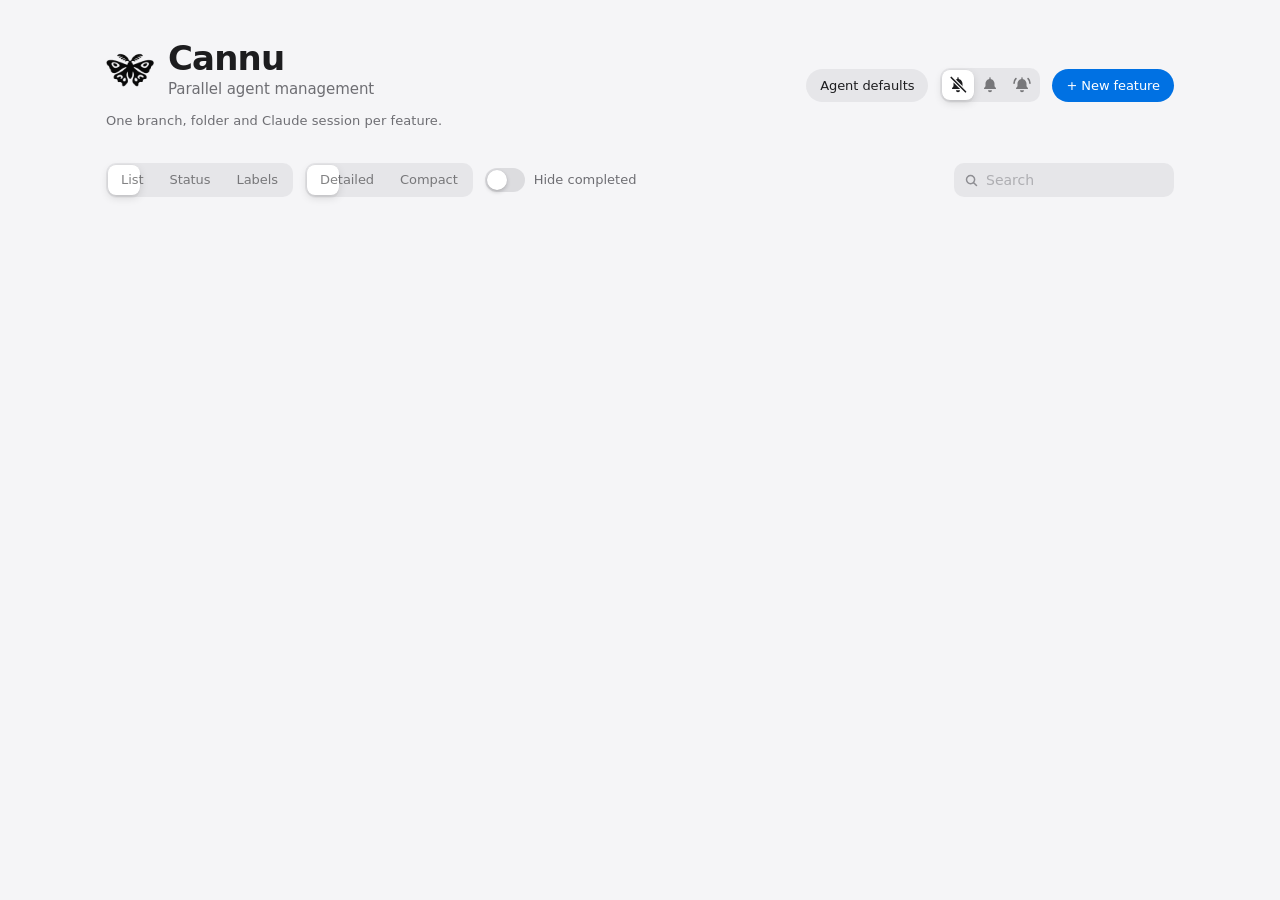
==== archive/apple-redesign/index.html @ e6bd5059 "Cannu works on any repo, several at once, on any OS - One board for every repo: server.js runs a rep" ====
<!doctype html>
<html lang="en">
<head>
<meta charset="utf-8">
<meta name="viewport" content="width=device-width, initial-scale=1">
<title>Cannu (new)</title>
<link rel="icon" type="image/png" href="/logo.png?v=2">
<style>
  /* Cannu, redesigned after Apple's design talks (WWDC18 Designing Fluid Interfaces,
     WWDC20 Details of UI Typography). Same markup hooks as ../index.html. */
  :root {
    color-scheme: light dark;
    --bg:#f5f5f7; --card:#fff; --fg:#1d1d1f; --mute:#6e6e73; --faint:#aeaeb2;
    --line:rgba(60,60,67,.13); --fill:rgba(120,120,128,.12); --fill2:rgba(120,120,128,.07); --fill3:rgba(120,120,128,.2);
    --accent:#0071e3; --on-accent:#fff;
    --work:#007aff; --you:#ff9500; --idle:#28a745; --bad:#e5342b; --merged:#af52de;
    --bar:rgba(245,245,247,.72); --menu:rgba(255,255,255,.78);
    --sh1:0 1px 2px rgba(0,0,0,.05), 0 0 0 .5px rgba(0,0,0,.05);
    --sh2:0 6px 20px rgba(0,0,0,.08), 0 0 0 .5px rgba(0,0,0,.06);
    --sh3:0 40px 100px rgba(0,0,0,.28), 0 10px 30px rgba(0,0,0,.12), 0 0 0 .5px rgba(0,0,0,.08);
    --thumb:#fff; --thumb-sh:0 3px 8px rgba(0,0,0,.12), 0 3px 1px rgba(0,0,0,.04), 0 0 0 .5px rgba(0,0,0,.04);
    --ease:cubic-bezier(.25,1,.5,1);
  }
  @media (prefers-color-scheme: dark) { :root {
    --bg:#000; --card:#1c1c1e; --fg:#f5f5f7; --mute:#98989d; --faint:#636366;
    --line:rgba(84,84,88,.6); --fill:rgba(118,118,128,.24); --fill2:rgba(118,118,128,.12); --fill3:rgba(118,118,128,.36);
    --accent:#0a84ff; --work:#0a84ff; --you:#ff9f0a; --idle:#30d158; --bad:#ff453a; --merged:#bf5af2;
    --bar:rgba(0,0,0,.66); --menu:rgba(44,44,46,.8);
    --sh1:0 0 0 .5px rgba(255,255,255,.08); --sh2:0 0 0 .5px rgba(255,255,255,.14), 0 8px 24px rgba(0,0,0,.5);
    --sh3:0 40px 100px rgba(0,0,0,.7), 0 0 0 .5px rgba(255,255,255,.12);
    --thumb:#636366; --thumb-sh:0 3px 8px rgba(0,0,0,.3);
  } }
  @media (prefers-contrast: more) { :root { --line:rgba(0,0,0,.45); --mute:#3a3a3c; --bar:var(--bg); --menu:var(--card); --fill:rgba(120,120,128,.24); } }
  @media (prefers-contrast: more) and (prefers-color-scheme: dark) { :root { --line:rgba(255,255,255,.5); --mute:#d1d1d6; } }
  @media (prefers-reduced-transparency: reduce) { :root { --bar:var(--bg); --menu:var(--card); } }

  * { box-sizing:border-box; }
  html { -webkit-text-size-adjust:100%; }
  body { margin:0; background:var(--bg); color:var(--fg); font:15px/1.47 system-ui, -apple-system, "Segoe UI Variable Text", "Segoe UI", sans-serif; font-optical-sizing:auto; -webkit-font-smoothing:antialiased; }
  main { padding:0 0 96px; }
  .hero, #notifyMsg, #list { max-width:1100px; margin-left:auto; margin-right:auto; padding-left:16px; padding-right:16px; }
  h1 { font-size:34px; line-height:1.1; letter-spacing:-.025em; font-weight:700; margin:0; }
  h2 { font-size:15px; margin:28px 0 10px; color:var(--mute); font-weight:600; letter-spacing:-.01em; }
  .sub { color:var(--mute); margin:0 0 20px; font-size:13px; letter-spacing:.005em; line-height:1.45; }
  a { color:var(--accent); text-decoration:none; } a:hover { text-decoration:underline; }
  code { font-size:12px; }
  [hidden] { display:none !important; }
  :focus-visible { outline:3px solid color-mix(in srgb, var(--accent) 55%, transparent); outline-offset:2px; }

  /* ---------- hero (the large title scrolls away, the filter bar stays) ---------- */
  .hero { padding-top:40px; margin-bottom:22px; }
  .brand { display:flex; align-items:center; gap:14px; }
  .brand img { width:48px; height:48px; }
  @media (prefers-color-scheme: dark) { .brand img { filter:invert(1); } }
  .brand h1 span { display:block; margin-top:3px; font-size:15px; font-weight:500; letter-spacing:-.005em; color:var(--mute); line-height:1.3; }
  #totals { margin-top:12px !important; }

  /* ---------- controls ---------- */
  button { font:inherit; font-size:13px; font-weight:500; letter-spacing:-.005em; padding:7px 14px; border-radius:980px; border:0; background:var(--fill); color:var(--fg); cursor:pointer;
    transition:background-color .15s, transform .25s var(--ease); -webkit-tap-highlight-color:transparent; }
  button:hover { background:var(--fill3); }
  /* Feedback on the press, not the release, and it's instant. */
  button:active { transform:scale(.96); transition:transform 80ms ease-out, background-color .15s; }
  button.primary { background:var(--accent); color:var(--on-accent); }
  button.primary:hover { background:color-mix(in srgb, var(--accent) 88%, #000); }
  button:disabled { opacity:.35; cursor:default; transform:none; }
  textarea, input[type=text], input[type=search] { font:inherit; font-size:14px; width:100%; padding:9px 12px; border-radius:10px; border:0; background:var(--fill2); color:var(--fg); box-shadow:inset 0 0 0 .5px var(--line); transition:box-shadow .15s, background-color .15s; }
  textarea:focus, input[type=text]:focus, input[type=search]:focus { outline:0; background:var(--card); box-shadow:inset 0 0 0 1px var(--accent), 0 0 0 4px color-mix(in srgb, var(--accent) 18%, transparent); }
  textarea { min-height:70px; resize:vertical; }
  ::placeholder { color:var(--faint); }
  select { font:inherit; font-size:13px; padding:7px 30px 7px 12px; border-radius:10px; border:0; background:var(--fill2); color:var(--fg); box-shadow:inset 0 0 0 .5px var(--line); }
  .hint { color:var(--mute); font-size:12px; letter-spacing:.01em; line-height:1.45; }
  .reset { font-size:12px; color:var(--accent); background:none; border:0; padding:0; font-weight:500; }
  .reset:hover { background:none; text-decoration:underline; }
  details summary { cursor:pointer; color:var(--mute); font-size:13px; }

  svg.i { width:18px; height:18px; fill:currentColor; display:block; }
  svg.i .w { fill:none; stroke:currentColor; stroke-width:2.2; stroke-linecap:round; }
  button.sq { width:32px; height:32px; padding:0; display:inline-grid; place-items:center; border-radius:50%; }
  button.sq.on { background:var(--fg); color:var(--bg); }
  button.bell { width:28px; height:28px; align-self:flex-start; margin-right:-2px; background:none; }
  button.bell:hover { background:var(--fill); }
  button.bell svg.i { width:15px; height:15px; }
  button.bell.off { opacity:.3; cursor:default; } button.bell.off:hover { background:none; } button.bell.off:active { transform:none; }
  button.bell.off.on { opacity:.45; }

  /* Segmented controls: a sunken track and a raised thumb. The thumb is moved by a
     critically damped spring in JS (--sx, --sw), so a second tap mid-slide
     re-targets from where it is instead of jumping. */
  .seg { position:relative; display:inline-flex; padding:2px; background:var(--fill); border-radius:10px; isolation:isolate; }
  .seg .thumb { position:absolute; z-index:-1; top:2px; left:2px; height:calc(100% - 4px); width:var(--sw, 32px); border-radius:8px; background:var(--thumb); box-shadow:var(--thumb-sh); transform:translateX(var(--sx, 0)); will-change:transform; }
  .seg button { position:relative; width:32px; height:30px; padding:0; display:grid; place-items:center; border-radius:8px; background:none; color:var(--fg); opacity:.55; transition:opacity .2s, transform .25s var(--ease); }
  .seg button:hover { background:none; opacity:.85; }
  .seg button:active { transform:scale(.92); }
  .seg button.on { opacity:1; }
  .seg.text button { width:auto; padding:0 13px; font-size:13px; white-space:nowrap; }
  .seg.text button.on { font-weight:600; }

  /* Hide completed: a real switch. Tap-driven, so a short eased transition is enough. */
  .switch { display:inline-flex; align-items:center; gap:9px; font-size:13px; color:var(--mute); cursor:pointer; user-select:none; }
  .switch:hover { color:var(--fg); }
  .switch input { appearance:none; position:relative; flex:none; width:40px; height:24px; margin:0; border-radius:99px; background:var(--fill3); cursor:pointer; transition:background-color .25s var(--ease); }
  .switch input::after { content:""; position:absolute; top:2px; left:2px; width:20px; height:20px; border-radius:50%; background:#fff; box-shadow:0 2px 4px rgba(0,0,0,.2), 0 0 0 .5px rgba(0,0,0,.04); transition:transform .3s var(--ease), width .15s var(--ease); }
  .switch input:active::after { width:24px; }
  .switch input:checked { background:var(--idle); }
  .switch input:checked::after { transform:translateX(16px); }
  .switch input:checked:active::after { transform:translateX(12px); }

  /* ---------- the sticky filter bar: a translucent layer content scrolls under ---------- */
  .bar { position:sticky; top:0; z-index:20; padding:10px 16px; background:transparent; transition:background-color .2s; }
  .bar::after { content:""; position:absolute; left:0; right:0; top:100%; height:18px; pointer-events:none; background:linear-gradient(var(--bar), transparent); opacity:0; transition:opacity .2s; }
  .bar.stuck { background:var(--bar); -webkit-backdrop-filter:blur(20px) saturate(180%); backdrop-filter:blur(20px) saturate(180%); }
  .bar.stuck::after { opacity:1; }
  @media (prefers-reduced-transparency: reduce) { .bar.stuck { backdrop-filter:none; } }
  .filters { display:flex; gap:12px; align-items:center; flex-wrap:wrap; max-width:1068px; margin:0 auto; }
  .chips { display:flex; gap:6px; flex-wrap:wrap; flex:1; }
  #chips { flex:none; }
  .chips button { padding:5px 12px; font-size:13px; }
  .chips button.on { background:color-mix(in srgb, var(--accent) 15%, transparent); color:var(--accent); font-weight:600; }
  .chips .n { opacity:.55; margin-left:5px; font-variant-numeric:tabular-nums; }
  #search { width:220px; padding:7px 12px 7px 32px; border-radius:10px; background:var(--fill) url("data:image/svg+xml,%3Csvg xmlns='http://www.w3.org/2000/svg' viewBox='0 0 24 24' fill='none' stroke='%238e8e93' stroke-width='2.4' stroke-linecap='round'%3E%3Ccircle cx='10.5' cy='10.5' r='6.5'/%3E%3Cpath d='M15.5 15.5L20 20'/%3E%3C/svg%3E") no-repeat 10px center / 15px; box-shadow:none; }
  #search:focus { background-color:var(--card); }

  /* ---------- status pills ---------- */
  .pill { display:inline-flex; align-items:center; gap:6px; font-size:12px; font-weight:600; letter-spacing:.005em; padding:3px 10px 3px 8px; border-radius:99px; background:var(--fill2); white-space:nowrap; }
  .pill .detail { font-weight:400; color:var(--mute); }
  .dot { width:8px; height:8px; border-radius:50%; background:var(--faint); flex:none; }
  .working .dot { background:var(--work); animation:pulse 1.6s ease-in-out infinite; }
  .needs-you .dot, .interrupted .dot, .not-started .dot, .stuck .dot { background:var(--you); }
  .pill.needs-you, .pill.interrupted, .pill.not-started, .pill.stuck, .pill.waiting { background:color-mix(in srgb, var(--you) 14%, transparent); }
  .idle .dot { background:var(--idle); } .merged .dot { background:var(--merged); } .error .dot, .failed .dot { background:var(--bad); }
  .pill.waiting .dot { background:var(--you); }
  .pill.error, .pill.failed { background:color-mix(in srgb, var(--bad) 13%, transparent); }
  .pill.error .dot, .pill.failed .dot { background:var(--bad); }
  .planned .dot { background:var(--work); opacity:.45; } .dropped .dot { background:var(--faint); }
  .colhead .pill { background:none; padding:0; }
  @keyframes pulse { 50% { opacity:.3; transform:scale(.8); } }
  @media (prefers-reduced-motion: reduce) { .working .dot { animation:none; } }

  /* ---------- list view cards ---------- */
  .card { background:var(--card); border-radius:16px; padding:16px 18px; margin-bottom:12px; box-shadow:var(--sh1); }
  .card.past { padding:12px 18px; }
  .dropped { opacity:.72; }
  .row { display:flex; gap:12px; align-items:center; flex-wrap:wrap; }
  .grow { flex:1; min-width:200px; }
  .title { font-weight:600; font-size:16px; letter-spacing:-.012em; line-height:1.3; }
  .meta { color:var(--mute); font-size:12.5px; letter-spacing:.005em; font-variant-numeric:tabular-nums; }
  .row.top { align-items:flex-start; }
  .row.top .title { line-height:28px; }
  .row.top .right { display:flex; gap:10px; align-items:center; height:28px; }
  .activity { font-family:ui-monospace, "SF Mono", "Cascadia Mono", monospace; font-size:12px; color:var(--mute); overflow:hidden; text-overflow:ellipsis; white-space:nowrap; max-width:100%; }
  .reply { margin-top:12px; padding:4px 14px; border-radius:12px; background:var(--fill2); max-height:40em; overflow:auto; font-size:13.5px; cursor:pointer; }
  .reply.full { max-height:none; }
  .plan { margin-top:10px; padding:4px 14px; border-radius:12px; background:var(--fill2); font-size:13.5px; }
  .banner { margin-top:12px; padding:12px 14px; border-radius:12px; background:color-mix(in srgb, var(--you) 12%, var(--card)); font-size:13.5px; }
  .banner button { margin-left:4px; }
  .msg { margin-top:10px; font-size:13px; white-space:pre-wrap; }
  .msg.bad { color:var(--bad); } .msg.good { color:var(--idle); }
  .empty { color:var(--mute); text-align:center; padding:40px; }
  .actions { margin-top:14px; gap:8px; }
  .head { cursor:pointer; user-select:none; }
  .chev { display:inline-block; width:14px; height:14px; margin:0 5px -2px -2px; color:var(--mute); opacity:.5; transition:opacity .2s, transform .35s var(--ease); }
  .chev path { fill:none; stroke:currentColor; stroke-width:2.4; stroke-linecap:round; stroke-linejoin:round; }
  .chev.open { transform:rotate(90deg); }
  .head:hover .chev { opacity:1; }
  .chev.turn { animation:unfold .35s var(--ease); } .chev.turn:not(.open) { animation-name:fold; }
  @keyframes unfold { from { transform:rotate(0); } } @keyframes fold { from { transform:rotate(90deg); } }
  @media (prefers-reduced-motion: reduce) { .chev, .chev.turn { animation:none; transition:opacity .2s; } }

  /* Agent replies */
  .md > :first-child { margin-top:6px; } .md > :last-child { margin-bottom:6px; }
  .md p, .md ul, .md ol, .md pre, .md blockquote { margin:6px 0; }
  .md ul, .md ol { padding-left:20px; } .md li { margin:2px 0; }
  .md h1, .md h2, .md h3, .md h4 { font-size:14px; letter-spacing:-.01em; margin:12px 0 4px; color:inherit; }
  .md code { font-family:ui-monospace, "SF Mono", "Cascadia Mono", monospace; font-size:12px; background:var(--fill); padding:1px 5px; border-radius:5px; }
  .md pre { background:var(--fill2); padding:10px 12px; border-radius:10px; overflow-x:auto; }
  .md pre code { padding:0; background:none; }
  .md blockquote { border-left:3px solid var(--fill3); padding-left:10px; color:var(--mute); }
  .md table { border-collapse:collapse; margin:6px 0; font-size:12.5px; } .md td, .md th { border-bottom:.5px solid var(--line); padding:4px 10px 4px 0; text-align:left; }
  .md hr { border:0; border-top:.5px solid var(--line); }

  /* Errors: a box about 3 lines tall that scrolls for the rest. */
  .err { position:relative; margin-top:10px; border-radius:12px; background:color-mix(in srgb, var(--bad) 9%, var(--card)); box-shadow:inset 0 0 0 .5px color-mix(in srgb, var(--bad) 30%, transparent); cursor:pointer; }
  .err.short { cursor:auto; } .err.full pre { max-height:calc(6 * 1.45em + 16px); }
  .err pre { margin:0; padding:8px 110px 8px 12px; overflow-wrap:anywhere; font-size:12px; line-height:1.45; color:var(--bad); white-space:pre-wrap; word-break:break-word; max-height:calc(3 * 1.45em + 16px); overflow:auto; }
  .err button { position:absolute; top:50%; transform:translateY(-50%); right:14px; font-size:12px; padding:4px 10px; color:var(--bad); background:color-mix(in srgb, var(--bad) 14%, transparent); display:inline-flex; align-items:center; gap:5px; }
  .err button:hover { background:color-mix(in srgb, var(--bad) 22%, transparent); }
  .err button:active { transform:translateY(-50%) scale(.95); }
  .err.full button { top:calc((3 * 1.45 * 12px + 16px) / 2); }
  .err button span { min-width:6ch; text-align:left; }
  .err button svg { width:14px; height:7px; fill:none; stroke:currentColor; stroke-width:2.2; stroke-linecap:round; }

  /* Preview and its stop button: one capsule. */
  .split { display:inline-flex; border-radius:980px; background:var(--fill); overflow:hidden; }
  .split button { border-radius:0; background:none; }
  .split button:hover { background:var(--fill); }
  .split button + button { box-shadow:inset .5px 0 0 var(--fill3); padding:7px 11px; }

  /* ---------- chat (iMessage-like) ---------- */
  .chat { margin-top:12px; border-radius:14px; background:var(--fill2); }
  .thread { max-height:440px; overflow:auto; padding:12px 14px; display:flex; flex-direction:column; gap:8px; overscroll-behavior:contain; }
  .bubble { max-width:82%; padding:7px 13px; border-radius:18px; font-size:14px; line-height:1.4; background:var(--card); box-shadow:var(--sh1); }
  .bubble.me { align-self:flex-end; background:var(--accent); color:#fff; box-shadow:none; }
  .bubble.me a { color:#fff; text-decoration:underline; }
  .bubble.me code, .bubble.me pre { background:rgba(255,255,255,.18); }
  .bubble.dashboard { align-self:flex-end; background:none; box-shadow:inset 0 0 0 1px var(--fill3); color:var(--mute); }
  .bubble .who { font-size:11px; opacity:.6; margin-top:3px; letter-spacing:.01em; }
  .compose { position:relative; margin:4px 10px 0; transition:padding-bottom .3s var(--ease) .08s; }
  .compose textarea { display:block; min-height:0; resize:none; line-height:20px; padding:7px 14px; border-radius:18px; width:calc(100% - 72px); max-height:262px; overflow-y:auto; background:var(--card);
    transition:width .3s var(--ease), height .18s ease, box-shadow .15s; }
  .compose .send { position:absolute; right:0; bottom:0; width:62px; height:36px; padding:0; }
  .compose.multi { padding-bottom:44px; transition-delay:0s; }
  .compose.multi textarea { width:100%; transition-delay:.08s, 0s, 0s; }
  .chat .hint { padding:7px 12px 12px; }
  @media (prefers-reduced-motion: reduce) { .compose, .compose textarea { transition:none; } }

  /* @ mentions: a floating material menu under the box you're typing in. */
  #mention { position:absolute; z-index:30; background:var(--menu); -webkit-backdrop-filter:blur(24px) saturate(180%); backdrop-filter:blur(24px) saturate(180%); border-radius:12px; box-shadow:var(--sh2); padding:5px; min-width:260px; max-width:420px; }
  #mention div { padding:6px 10px; border-radius:7px; cursor:pointer; font-size:13.5px; font-weight:500; }
  #mention div.on { background:var(--accent); color:#fff; }
  #mention small { opacity:.65; margin-left:6px; font-weight:400; }

  /* Labels: tinted with their own colour, never filled, so they don't read as a status. */
  .tag { display:inline-flex; align-items:center; gap:5px; font-size:11.5px; font-weight:600; padding:2px 8px; border-radius:6px; color:var(--fg); background:color-mix(in srgb, var(--h) 16%, transparent); white-space:nowrap; letter-spacing:.005em; }
  .tag::before { content:""; width:6px; height:6px; border-radius:50%; background:var(--h); }
  .title .tag { margin-left:8px; vertical-align:2px; }
  button.tag { font-size:12px; padding:4px 10px; border-radius:8px; }
  button.tag:hover { background:color-mix(in srgb, var(--h) 26%, transparent); }
  button.tag.off { background:none; box-shadow:inset 0 0 0 1px var(--fill3); color:var(--mute); }
  button.tag.off:hover { background:var(--fill2); }
  .labels { display:flex; gap:6px; flex-wrap:wrap; align-items:center; margin-top:12px; }
  .newlabel { display:inline-flex; align-items:center; width:28px; height:26px; overflow:hidden; box-shadow:inset 0 0 0 1px var(--fill3); border-radius:8px; cursor:pointer; color:var(--mute); transition:width .35s var(--ease), box-shadow .2s; }
  .newlabel:hover, .newlabel:focus-within { box-shadow:inset 0 0 0 1px var(--mute); }
  .newlabel .plus { flex:none; width:26px; height:100%; display:grid; place-items:center; }
  .newlabel .plus svg { width:10px; height:10px; fill:none; stroke:currentColor; stroke-width:2; stroke-linecap:round; }
  .newlabel input { flex:none; width:130px; padding:0 8px 0 0; border:0; background:none; box-shadow:none; font-size:12px; color:var(--fg); outline:none; }
  .newlabel input:focus { background:none; box-shadow:none; }
  .newlabel.open { width:162px; cursor:text; color:var(--fg); }
  @media (prefers-reduced-motion: reduce) { .newlabel { transition:none; } }

  /* ---------- board ---------- */
  #board { padding:4px 16px 0; }
  .board { display:grid; grid-auto-flow:column; grid-auto-columns:minmax(250px, 1fr); gap:14px; overflow-x:auto; align-items:start; padding:2px 16px 12px; margin:0 -16px; scroll-snap-type:x proximity; scroll-padding:0 16px; overscroll-behavior-x:contain; }
  .col { background:var(--fill2); border-radius:20px; padding:10px; min-height:110px; scroll-snap-align:start; transition:background-color .2s, box-shadow .2s; }
  .col.drop { background:color-mix(in srgb, var(--accent) 10%, transparent); box-shadow:inset 0 0 0 2px color-mix(in srgb, var(--accent) 45%, transparent); }
  .col.newcol { background:none; box-shadow:inset 0 0 0 1.5px var(--fill3); }
  .col.newcol .colhead { color:var(--mute); font-weight:500; }
  .col.newcol.drop { box-shadow:inset 0 0 0 2px var(--accent); }
  .col .namecol { margin-bottom:6px; }
  .col .namego { width:100%; margin-bottom:6px; }
  .colhead { display:flex; align-items:center; gap:8px; padding:4px 6px 10px; font-weight:600; font-size:14px; letter-spacing:-.01em; }
  .colhead .n { color:var(--mute); font-weight:500; font-variant-numeric:tabular-nums; }
  .col .none { color:var(--faint); font-size:13px; padding:6px 6px 10px; }
  .tile { background:var(--card); border-radius:14px; padding:11px 13px; margin-bottom:8px; cursor:pointer; box-shadow:var(--sh1);
    transition:box-shadow .25s var(--ease), transform .35s var(--ease); -webkit-tap-highlight-color:transparent; }
  .tile:hover { box-shadow:var(--sh2); }
  .tile:active { transform:scale(.975); transition:transform 90ms ease-out, box-shadow .25s; }
  .tile.lift { transform:scale(.975); }
  .tile .t { font-weight:600; font-size:14px; line-height:1.3; letter-spacing:-.01em; }
  .tile .activity { margin-top:6px; font-size:11.5px; }
  .tile .msg { margin-top:9px; padding-top:8px; border-top:.5px solid var(--line); font-size:12.5px; white-space:normal; display:-webkit-box; -webkit-line-clamp:2; -webkit-box-orient:vertical; overflow:hidden; }
  .tile .snip { margin-top:6px; font-size:12.5px; line-height:1.4; color:var(--mute); display:-webkit-box; -webkit-line-clamp:2; -webkit-box-orient:vertical; overflow:hidden; }
  .tile .foot { display:flex; gap:6px; align-items:center; margin-top:9px; flex-wrap:wrap; }
  .tile .when { margin-left:auto; font-size:11.5px; color:var(--mute); white-space:nowrap; font-variant-numeric:tabular-nums; }
  .compact .tile { padding:8px 11px; margin-bottom:5px; display:flex; gap:9px; align-items:center; border-radius:11px; }
  .compact .tile .t { flex:1; min-width:0; font-weight:500; font-size:13.5px; overflow:hidden; text-overflow:ellipsis; white-space:nowrap; }
  .compact .tile .foot { margin:0; }
  .compact .tile .pill { background:none; }

  /* ---------- popups: sheets you can drag down to dismiss ---------- */
  html.locked { overflow:hidden; }
  dialog.modal { border:0; padding:0; background:none; color:var(--fg); max-width:min(680px, calc(100vw - 32px)); width:100%; overflow:visible; }
  /* --p is the sheet's progress (0 to 1), set every frame by the spring in JS.
     Dim and blur arrive together with it, so the page recedes as the panel materialises. */
  dialog.modal::backdrop { background:rgba(0,0,0,calc(.3 * var(--p, 0))); -webkit-backdrop-filter:blur(calc(10px * var(--p, 0))); backdrop-filter:blur(calc(10px * var(--p, 0))); }
  dialog.modal.under::backdrop { background:transparent; backdrop-filter:none; }
  @media (prefers-reduced-transparency: reduce) { dialog.modal::backdrop { backdrop-filter:none; background:rgba(0,0,0,calc(.5 * var(--p, 0))); } }
  .panel { position:relative; background:var(--card); border-radius:22px; box-shadow:var(--sh3); max-height:calc(100vh - 64px); display:flex; flex-direction:column; opacity:0; will-change:transform, opacity; }
  .grab { flex:none; height:22px; display:grid; place-items:center; cursor:grab; touch-action:none; }
  .grab::before { content:""; width:38px; height:5px; border-radius:3px; background:var(--fill3); transition:background-color .15s, width .25s var(--ease); }
  .grab:hover::before { background:var(--faint); }
  .panel.dragging .grab { cursor:grabbing; } .panel.dragging .grab::before { width:46px; background:var(--faint); }
  .panel header { padding:2px 24px 0; touch-action:none; }
  .panel header h2 { margin:0 0 2px; color:var(--fg); font-size:20px; font-weight:700; letter-spacing:-.02em; }
  .panel .body { padding:16px 24px; overflow:auto; display:grid; gap:12px; overscroll-behavior:contain; }
  .panel footer { padding:12px 24px 18px; gap:8px; box-shadow:inset 0 .5px 0 var(--line); }
  .field { display:grid; gap:6px; } .field > label { font-weight:600; font-size:13px; letter-spacing:-.005em; }
  .field .row { gap:8px; }
  .fixed { font-size:12.5px; color:var(--mute); } .fixed li { margin:3px 0; }
  .panel textarea.tall { min-height:110px; }
  #askDlg { max-width:min(420px, calc(100vw - 32px)); }
  #askDlg .body { font-size:14px; }
  dialog.modal.popdlg { max-width:min(780px, calc(100vw - 32px)); }
  .pop .body { padding-top:4px; }
  .pop .card { background:none; padding:0; margin:0; box-shadow:none; border-radius:0; }
  .pop .head { cursor:default; }
  .pop .title { font-size:20px; font-weight:700; letter-spacing:-.02em; }
  .pop .row.top .title { line-height:28px; }
  .pop .chat { display:flex; flex-direction:column; height:min(58vh, 560px); }
  .pop .thread { flex:1; min-height:0; max-height:none; }
  .pop .compose, .pop .compose.multi { flex:none; padding-bottom:0; }
  .pop .compose textarea, .pop .compose.multi textarea { width:calc(100% - 72px); }
  .pop .compose { margin:4px 10px 0; }
  .pop .chev, .pop [data-act="fb"], .pop .title .tag { display:none; }
  .pop footer .actions { margin:0; }

  @media (max-width: 640px) {
    h1 { font-size:28px; }
    .hero .row { gap:10px; }
    #search { width:100%; }
  }
</style>
</head>
<body>
<main>
  <div class="hero"><div class="row">
    <div class="grow">
      <div class="brand"><img src="/logo.png?v=2" alt=""><h1>Cannu <span>Parallel agent management</span></h1></div>
      <p class="sub" style="margin:0" id="totals">One branch, folder and Claude session per feature.</p>
    </div>
    <button id="defaultsOpen" title="Model, system prompt and everything else every agent is given">Agent defaults</button>
    <div class="seg" id="notify">
      <span class="thumb"></span>
      <button data-mode="silent" title="No notifications"></button>
      <button data-mode="select" title="Notify me about features with their bell on"></button>
      <button data-mode="all" title="Notify me about every feature"></button>
    </div>
    <button class="primary" id="newOpen">+ New feature</button>
  </div>
  </div>
  <div class="msg bad" id="notifyMsg" hidden style="margin-top:-8px; margin-bottom:12px"></div>
  <div id="sentinel"></div>
  <div class="bar" id="bar">

  <div class="filters">
    <div class="seg text" id="viewSeg"><span class="thumb"></span>
      <button data-val="list" title="The full list, with a filter per status">List</button>
      <button data-val="status" title="A board with a column per status. Cards move as their agents change">Status</button>
      <button data-val="label" title="A board with a column per label. Drag a card to another column to relabel it">Labels</button>
    </div>
    <div class="seg text" id="densSeg"><span class="thumb"></span>
      <button data-val="detailed" title="Status, label, what the agent is doing and its last reply on every card">Detailed</button>
      <button data-val="compact" title="One line per feature">Compact</button>
    </div>
    <label class="switch" id="hideWrap" title="Hide merged and dropped features"><input type="checkbox" id="hideDone">Hide completed</label>
    <div class="chips" id="chips"></div>
    <span class="grow" id="gap" style="min-width:0"></span>
    <input type="search" id="search" placeholder="Search">
  </div>
  </div>
  <div id="board"></div>
  <div id="list"></div>
</main>
<div id="mention" hidden></div>

<dialog class="modal" id="newDlg">
  <div class="panel"><div class="grab" aria-hidden="true"></div>
    <header><h2>New feature</h2></header>
    <div class="body">
      <input type="text" id="title" placeholder="Feature name, e.g. Client can hide Training now">
      <textarea id="prompt" class="tall" data-mention placeholder="What you want and why. Saved word for word in the feature's notes. Optional if you're only planning it."></textarea>
      <div class="hint">@ to tag a related feature. The agent reads their notes first.</div>
      <div class="field"><label for="newModel">Model</label><select id="newModel"></select></div>
    </div>
    <footer class="row"><button data-close>Close</button><span class="msg" id="addMsg"></span><span class="grow" style="min-width:0"></span>
      <button id="addPlan" title="Records it on main without a branch or agent. Start it later from its card.">Save as planned</button><button class="primary" id="add">Start agent</button></footer>
  </div>
</dialog>

<dialog class="modal popdlg" id="popDlg" aria-label="Feature">
  <div class="panel pop"><div class="grab" aria-hidden="true"></div>
    <div class="body" id="popTop"></div>
    <footer class="row" id="popFoot"><button data-close>Close</button><div class="grow" id="popActs"></div></footer>
  </div>
</dialog>

<dialog class="modal" id="askDlg">
  <div class="panel"><div class="grab" aria-hidden="true"></div>
    <header><h2 id="askTitle"></h2></header>
    <div class="body" id="askText"></div>
    <footer class="row"><span class="grow" style="min-width:0"></span><button data-close>Cancel</button><button class="primary" id="askOk"></button></footer>
  </div>
</dialog>

<dialog class="modal" id="defaultsDlg">
  <div class="panel"><div class="grab" aria-hidden="true"></div>
    <header><h2>Agent defaults</h2><div class="hint">What every feature agent is given. Saved in <code>tools/cannu/agent-defaults.json</code> and committed on main. Agents that already started get changes from their next run.</div></header>
    <div class="body" id="defaultsBody"></div>
    <footer class="row"><button data-close>Close</button><span class="msg" id="defaultsMsg"></span><span class="grow" style="min-width:0"></span><button class="primary" id="defaultsSave">Save</button></footer>
  </div>
</dialog>
<script>
const $ = (s, el = document) => el.querySelector(s);
const esc = (s) => String(s ?? "").replace(/[&<>"]/g, (c) => ({ "&":"&amp;", "<":"&lt;", ">":"&gt;", '"':"&quot;" }[c]));

// ---------- motion ----------
// Springs in Apple's terms: response (seconds, how fast it gets there) and
// damping (1 = no overshoot, below 1 = bounce). A spring always starts from
// where the thing is on screen and keeps its velocity when re-targeted, so any
// motion can be grabbed or reversed mid-flight without a jump.
const reduceMotion = matchMedia("(prefers-reduced-motion: reduce)");
const springing = new Set(); let lastT = 0, looping = false;
function springTick(t) {
  const dt = lastT ? Math.min(0.064, (t - lastT) / 1000) : 1 / 60; lastT = t;
  for (const s of springing) {
    const k = (2 * Math.PI / s.response) ** 2, c = (4 * Math.PI * s.damping) / s.response;
    let n = Math.max(1, Math.ceil(dt * 240)); const h = dt / n;
    while (n--) { s.velocity += (-k * (s.value - s.target) - c * s.velocity) * h; s.value += s.velocity * h; }
    if (Math.abs(s.velocity) < s.eps * 10 && Math.abs(s.value - s.target) < s.eps) { s.value = s.target; s.velocity = 0; springing.delete(s); s.update(s.value); s.rest?.(); }
    else s.update(s.value);
  }
  if (springing.size) requestAnimationFrame(springTick); else { looping = false; lastT = 0; }
}
function spring(value, update, eps = 0.1) {
  const s = { value, velocity: 0, target: value, response: 0.4, damping: 1, eps, update, rest: null,
    // o: { response, damping, velocity (units/s, carried over if left out), rest }
    to(target, o = {}) {
      Object.assign(s, { response: 0.4, damping: 1, rest: null }, o); s.target = target;
      if (s.value === target && !s.velocity) { springing.delete(s); s.update(s.value); s.rest?.(); return s; }
      springing.add(s); if (!looping) { looping = true; requestAnimationFrame(springTick); }
      return s;
    },
    jump(v) { s.value = s.target = v; s.velocity = 0; springing.delete(s); s.update(v); return s; },
    stop() { springing.delete(s); return s; },
  };
  return s;
}
// Where a flick would come to rest, like scroll deceleration (Apple's projection).
const project = (v, rate = 0.998) => ((v / 1000) * rate) / (1 - rate);
// Past an edge it follows less and less, instead of stopping dead.
const rubber = (over, dim, c = 0.55) => (over * dim * c) / (dim + c * Math.abs(over));

// Segmented control thumbs: x and width are two springs, critically damped.
function moveThumb(el, btn) {
  if (!btn || !btn.offsetWidth) return;
  const t = el.querySelector(".thumb");
  el._x ??= spring(0, (v) => t.style.setProperty("--sx", v + "px"));
  el._w ??= spring(0, (v) => t.style.setProperty("--sw", v + "px"));
  const x = btn.offsetLeft - 2, w = btn.offsetWidth;
  if (!el._w.value || reduceMotion.matches) { el._x.jump(x); el._w.jump(w); return; } // first sight: no slide in from nothing
  if (el._x.target !== x) el._x.to(x, { response: 0.35 });
  if (el._w.target !== w) el._w.to(w, { response: 0.35 });
}

// The pressed control, so a popup can grow out of what opened it.
let lastPress = null;
document.addEventListener("pointerdown", (e) => { lastPress = e.target.closest?.("button, .tile") || null; }, true);

// Small markdown renderer for agent replies: headings, lists, code, quotes,
// tables, bold, italics, links. Everything is escaped first.
function md(src) {
  const inline = (t) => esc(t)
    .replace(/`([^`]+)`/g, (_, c) => `<code>${c}</code>`)
    .replace(/\*\*([^*]+)\*\*/g, "<strong>$1</strong>")
    .replace(/(^|[^*\w])\*([^*\n]+)\*(?!\w)/g, "$1<em>$2</em>")
    .replace(/\[([^\]]+)\]\((https?:\/\/[^)\s]+)\)/g, '<a href="$2" target="_blank">$1</a>');
  const lines = String(src ?? "").replace(/\r\n/g, "\n").split("\n");
  const out = [];
  for (let i = 0; i < lines.length; ) {
    const l = lines[i];
    if (/^```/.test(l)) {
      const code = []; i++;
      while (i < lines.length && !/^```/.test(lines[i])) code.push(lines[i++]);
      i++; out.push(`<pre><code>${esc(code.join("\n"))}</code></pre>`); continue;
    }
    if (/^#{1,6}\s/.test(l)) { const n = Math.min(4, l.match(/^#+/)[0].length); out.push(`<h${n}>${inline(l.replace(/^#+\s*/, ""))}</h${n}>`); i++; continue; }
    if (/^\s*(---|\*\*\*)\s*$/.test(l)) { out.push("<hr>"); i++; continue; }
    if (/^\s*\|.*\|\s*$/.test(l) && /^\s*\|[\s:|-]+\|\s*$/.test(lines[i + 1] || "")) {
      const cells = (r) => r.trim().replace(/^\||\|$/g, "").split("|").map((c) => c.trim());
      const head = cells(l); i += 2; const rows = [];
      while (i < lines.length && /^\s*\|.*\|\s*$/.test(lines[i])) rows.push(cells(lines[i++]));
      out.push(`<table><tr>${head.map((c) => `<th>${inline(c)}</th>`).join("")}</tr>${rows.map((r) => `<tr>${r.map((c) => `<td>${inline(c)}</td>`).join("")}</tr>`).join("")}</table>`); continue;
    }
    if (/^\s*([-*+]|\d+[.)])\s+/.test(l)) {
      const ordered = /^\s*\d/.test(l); const items = [];
      while (i < lines.length && (/^\s*([-*+]|\d+[.)])\s+/.test(lines[i]) || (/^\s{2,}\S/.test(lines[i]) && items.length))) {
        if (/^\s*([-*+]|\d+[.)])\s+/.test(lines[i])) items.push(lines[i].replace(/^\s*([-*+]|\d+[.)])\s+/, ""));
        else items[items.length - 1] += " " + lines[i].trim();
        i++;
      }
      out.push(`<${ordered ? "ol" : "ul"}>${items.map((t) => `<li>${inline(t)}</li>`).join("")}</${ordered ? "ol" : "ul"}>`); continue;
    }
    if (/^>\s?/.test(l)) { const q = []; while (i < lines.length && /^>\s?/.test(lines[i])) q.push(lines[i++].replace(/^>\s?/, "")); out.push(`<blockquote>${inline(q.join(" "))}</blockquote>`); continue; }
    if (!l.trim()) { i++; continue; }
    const p = []; while (i < lines.length && lines[i].trim() && !/^(```|#{1,6}\s|>|\s*([-*+]|\d+[.)])\s+|\s*\|)/.test(lines[i])) p.push(lines[i++]);
    if (!p.length) p.push(lines[i++]);
    out.push(`<p>${p.map(inline).join("<br>")}</p>`);
  }
  return out.join("");
}
// Filled bell: stem, body, clapper. Waves for "all", a slash for "silent".
const bell = '<rect x="11.1" y="1.5" width="1.8" height="3.5" rx=".9"/><path d="M12 4c-3.6 0-6 2.9-6 6.4v3.4l-1.8 2.3c-.5.7-.1 1.4.7 1.4h14.2c.8 0 1.2-.7.7-1.4L18 13.8v-3.4C18 6.9 15.6 4 12 4z"/><path d="M9.3 19h5.4a2.7 2.7 0 0 1-5.4 0z"/>';
const svg = (p) => `<svg class="i" viewBox="0 0 24 24">${p}</svg>`;
const ICON = {
  off: svg(`<mask id="cut"><rect width="24" height="24" fill="#fff"/><path d="M3 2l19 19" stroke="#000" stroke-width="5"/></mask><g mask="url(#cut)">${bell}</g><path class="w" d="M3 2l19 19"/>`),
  some: svg(bell),
  all: svg(`${bell}<path class="w" d="M3.9 3.4A8.5 8.5 0 0 0 1.4 9.6"/><path class="w" d="M20.1 3.4A8.5 8.5 0 0 1 22.6 9.6"/>`),
  bell: svg(bell),
};
const dur = (ms) => { const m = Math.round(ms / 60000); return m < 1 ? "<1m" : m < 60 ? m + "m" : Math.floor(m / 60) + "h " + String(m % 60).padStart(2, "0") + "m"; };
const spent = (u) => (u && (u.ms || u.cost) ? `${dur(u.ms)} agent time · ≈$${u.cost.toFixed(2)}` : "");

// Per-browser settings: notification mode and which features have their bell on.
const store = { get(k, d) { try { return JSON.parse(localStorage.getItem(k)) ?? d; } catch { return d; } }, set(k, v) { try { localStorage.setItem(k, JSON.stringify(v)); } catch {} } };
let mode = store.get("notifyMode", "silent");
const bells = new Set(store.get("notifyBells", []));
const collapsed = new Set(store.get("collapsed", []));
let turned = null; // the card just folded or unfolded, so only its arrow animates
const ago = (iso) => { if (!iso) return ""; const s = (Date.now() - new Date(iso)) / 1000; return s < 60 ? "just now" : s < 3600 ? Math.round(s/60) + "m ago" : s < 86400 ? Math.round(s/3600) + "h ago" : Math.round(s/86400) + "d ago"; };
const day = (iso) => (iso ? iso.slice(0, 10) : "");
const api = async (url, body) => { const r = await fetch(url, body === undefined ? {} : { method: "POST", headers: { "content-type": "application/json" }, body: JSON.stringify(body) }); return r.json(); };

// UI state kept across re-renders: open boxes, drafts, messages.
const ui = {};
const u = (slug) => (ui[slug] ??= { fb: false, draft: "", msg: "", cls: "", full: false, notes: false, reopen: false, rtitle: "", rprompt: "", edit: false, etitle: null, eprompt: null });
// Every feature has one status, and there's one filter per status, in order
// of how much it needs looking at: waiting on you first, dropped last.
const KINDS = ["waiting", "working", "planned", "merged", "dropped"]; // by urgency: sorts the cards
const CHIPS = ["planned", "working", "waiting", "merged", "dropped"]; // by timeline: orders the filter chips
const KIND_TIPS = { all: "Every feature", waiting: "An agent has stopped and it's your turn: it finished, needs you, or was cut off", working: "An agent is working on it", planned: "No branch or agent yet", merged: "In main, finished", dropped: "Kept on record, not doing it" };
const cap = (s) => s[0].toUpperCase() + s.slice(1);
let filter = store.get("filter", "all");
if (filter !== "all" && !KINDS.includes(filter)) filter = "all";
let all = [];

// One line of feedback under a card. Errors get a short scrolling box with a Copy button.
function msgBlock(s) {
  if (!s.msg) return "";
  if (s.cls !== "bad") return `<div class="msg ${s.cls}">${esc(s.msg)}</div>`;
  return errBlock(s, "msg", s.msg);
}
// Click the box to make it up to 2x taller, fitting the error (it still scrolls past that); click again to shrink it.
function errBlock(s, key, text) {
  return `<div class="err ${s.errFull?.[key] ? "full" : ""}" data-act="errexpand" data-key="${key}" title="Click to show more"><pre>${esc(text)}</pre><button data-act="copy" title="Copy the error"><svg viewBox="0 0 24 12" aria-hidden="true"><path d="M8 1H6a5 5 0 0 0 0 10h2M16 1h2a5 5 0 0 1 0 10h-2M8 6h8"/></svg><span>Copy</span></button></div>`;
}

// [status, detail]. The detail (needs you, background…) shows after it.
function kind(f) {
  if (!f.worktree) return f.status === "building" ? ["waiting", ""] : [f.status, ""];
  const [cls, label] = status(f);
  if (cls === "merged") return ["merged", ""];
  if (cls === "working") return ["working", f.settingUp ? label : f.live?.background ? "background" : ""];
  return ["waiting", { closed: "", idle: "terminal open" }[cls] ?? label];
}

// The agent's state in detail, for banners and the waiting/working split.
function status(f) {
  if (!f.worktree) return [f.status, f.status];
  if (f.setup && f.setup !== "ready") {
    if (f.setup.startsWith("failed")) return ["failed", "setup failed"];
    return f.settingUp ? ["working", "setting up: " + f.setup] : ["interrupted", "setup stopped at: " + f.setup];
  }
  const s = f.live?.state;
  // Once merged, that's the news, unless the agent is busy or needs you again.
  if (f.merged && !["working", "needs-you", "interrupted", "error", "stuck"].includes(s)) return ["merged", "merged"];
  return [s, { working: f.live.background ? "working (background)" : "working", stuck: "stuck", "needs-you": "needs you", idle: "idle, open", closed: "idle", error: "error", interrupted: "interrupted", "not-started": "never started" }[s] || "no session"];
}

const MENTION_HINT = `<div class="hint">@ to tag a related feature. The agent reads their notes first.</div>`;
const port = (slug) => all.find((x) => x.slug === slug).port;
// Time, status, then the bell, in that order on every card.
const head = (f, cls, label, when) => { const [k, detail] = kind(f); return `<span class="meta">${when}</span>
      <span class="pill ${k} ${cls}"><span class="dot"></span>${k}${detail ? `<span class="detail">· ${esc(detail)}</span>` : ""}</span>`; };
// The bell sits before the name: it's a setting on the feature, not an
// action like the buttons at the bottom. It's on every card and always says
// whether you'll hear about this feature: struck through (no) or ringing
// (yes), never a plain bell. Muted and "all" decide it for every card, so the
// bells are greyed out and can't be clicked. In "select" each one is off
// until clicked, and greyed out while the feature has no agent to hear from.
function bellBtn(f) {
  const on = mode === "all" || (mode === "select" && bells.has(f.slug));
  const can = mode === "select" && !!f.worktree;
  const noAgent = { planned: "No agent yet. You can turn this on once it's started.", merged: "Its agent has finished and its folder is removed, so there's nothing to notify you about.", dropped: "Dropped, so there's nothing to notify you about." }[f.status] || "No agent running for it right now.";
  const title = mode === "silent" ? "Notifications are muted. Change it with the bells at the top."
    : mode === "all" ? "Notifying you about every feature. Pick the middle option at the top to choose which."
    : !f.worktree ? noAgent : on ? "Notifying you about this feature. Click to stop." : "Not notifying you about this feature. Click to turn it on.";
  return `<button class="sq bell ${on ? "on" : ""} ${can ? "" : "off"}" data-act="bell" ${can ? "" : 'aria-disabled="true"'} title="${title}">${on ? ICON.all : ICON.off}</button>`;
}
// Every card ends with the same row: everyday buttons on the left, the one
// that moves the feature on (in black) on the right.
const actions = (left, right) => `<div class="row actions">${left}<span class="grow" style="min-width:0"></span>${right}</div>`;

function chatBox(f, s, cls) {
  return `<div class="chat">
      <div class="thread" data-chat></div>
      <div class="compose ${s.multi ? "multi" : ""}">
        <textarea data-field="draft" data-mention rows="1" placeholder="Message the agent. Ctrl+Enter sends.">${esc(s.draft)}</textarea>
        <button class="primary send" data-act="send">Send</button>
      </div>
      <div class="hint">${f.live?.open ? "Its terminal is open. Sending closes that terminal session and carries on here (the conversation is kept). " : f.live?.background || cls === "working" ? "It's mid-turn. Your message waits and goes as soon as this turn ends. " : ""}Saved word for word in its prompts.md. @ to tag a related feature. The agent reads their notes first.</div>
    </div>`;
}

function card(f, inPop) {
  const st = f.st || {}; const [cls, label] = status(f); const s = u(f.slug);
  const git = [f.ahead ? `${f.ahead} commit${f.ahead > 1 ? "s" : ""} ahead` : "no commits yet", f.behind ? `${f.behind} behind main` : "", f.dirty ? `${f.dirty} uncommitted` : ""].filter(Boolean).join(" · ");
  const setupStuck = f.setup !== "ready" && !f.settingUp;
  const prev = f.continues && all.find((x) => x.slug === f.continues);
  let banner = "";
  if (setupStuck) banner = `<div class="banner">${f.setup.startsWith("failed") ? esc(f.setup) : "Setup was cut off (the dashboard or PC restarted)."} Retry picks up from the step it stopped at. <button data-act="retry">Retry setup</button></div>`;
  else if (cls === "interrupted" || cls === "error") banner = `<div class="banner">${cls === "error" ? "The last background run failed or was stopped. Its output is below." : "This agent stopped mid-turn: the dashboard, the PC or its terminal closed before it finished."} Anything it changed is still there, but may not be committed.<div class="row" style="margin-top:8px"><button class="primary" data-act="resume-bg">Carry on in the background</button><button data-act="resume-term">Carry on in a terminal</button></div></div>`;
  else if (cls === "stuck") {
    const w = f.stuck.waitingOn, quiet = ago(f.stuck.since).replace(" ago", "");
    banner = `<div class="banner">No activity from this agent for ${quiet}${f.stuck.on ? `. Last thing it did: ${esc(f.stuck.on)}` : ""}.
      ${w ? `It's still waiting on this, which has probably hung:<div class="meta" style="word-break:break-all; margin-top:4px"><code>${esc(w.cmd)}</code></div>`
        : f.live.background ? "Nothing is running under it." : `It may be waiting for you to approve something in its terminal tab ("${esc(f.slug)}").`}
      <div class="row" style="margin-top:8px">${w ? `<button class="primary" data-act="unstick" data-pid="${w.pid}">End that step</button>` : ""}${f.live.background ? `<button data-act="stopturn">Stop the turn</button>` : ""}</div></div>`;
  }
  else if (cls === "not-started") banner = `<div class="banner">The terminal tab for this feature never started a session. <button data-act="resume-term">Start it now</button></div>`;
  const c = !inPop && collapsed.has(f.slug);
  // Three lines: where it lives, its git state, then time and cost.
  const details = `<div class="meta">created ${day(f.created)} · ${esc(f.branch)}${f.model ? " · " + esc(MODELS[f.model] || f.model) : ""}</div>
        <div class="meta">${git}</div>
        ${spent(f.usage) ? `<div class="meta">${spent(f.usage)}</div>` : ""}
        ${prev ? `<div class="meta">Continues “${esc(prev.title)}”</div>` : ""}`;
  const body = `${st.activity && cls === "working" ? `<div class="activity" style="margin-top:6px">${esc(st.activity)}</div>` : ""}
    ${banner}
    ${st.lastReply && !(s.fb || inPop) ? `<div class="reply md ${s.full ? "full" : ""}" data-act="expand" title="Click to show all of it">${md(st.lastReply)}</div>` : ""}
    ${st.denied?.length ? errBlock(s, "denied", "Blocked in the background run (open the session to allow):\n" + st.denied.join("\n")) : ""}`;
  return `<div class="card" data-slug="${f.slug}">
    <div class="row top">
      ${bellBtn(f)}
      <div class="grow"><div class="head" data-act="collapse" title="${c ? "Show details" : "Fold to title, status and buttons"}">
        <div class="title"><svg class="chev ${c ? "" : "open"} ${turned === f.slug ? "turn" : ""}" viewBox="0 0 24 24"><path d="M9 6l6 6-6 6"/></svg>${esc(f.title)}${f.merged && cls !== "merged" ? " <span class='meta'>· merged</span>" : ""}${f.label ? tagHtml(f.label) : ""}</div>
      </div>${c ? "" : details}</div>
      <div class="right">${head(f, cls, label, ago(st.at))}</div>
    </div>
    ${c ? "" : body}
    ${(s.fb || inPop) && !c ? chatBox(f, s, cls) : ""}
    ${msgBlock(s)}
    ${actions(`<span class="split"><button data-act="${f.appUp ? "app" : "appstart"}" title="${f.appUp ? "Open this feature's app" : "Start this feature's app and open it"}">Preview ↗</button><button data-act="appstop" title="Stop this feature's app" ${f.appUp ? "" : "disabled"}>✕</button></span>
      <button data-act="open">Open session</button>
      <button data-act="fb">${s.fb ? "Hide chat" : "Chat"}${st.queue?.length ? ` (${st.queue.length} waiting)` : ""}</button>
      ${!f.merged ? `<button data-act="drop" title="A bad idea: stop it and keep it on record as dropped">Drop</button>` : ""}`,
      !f.merged ? `<button class="primary" data-act="merge">Check and merge</button>` : `<button class="primary" data-act="remove">Remove worktree</button>`)}
  </div>`;
}

// A feature with no branch or agent: planned, dropped, imported from the old
// board, or merged and its worktree removed.
function simpleCard(f) {
  const s = u(f.slug);
  const [cls, label] = status(f);
  const later = all.filter((x) => x.continues === f.slug);
  const prev = f.continues && all.find((x) => x.slug === f.continues);
  const when = ["created " + day(f.created), f.merged && "merged " + day(f.merged), f.dropped && "dropped " + day(f.dropped)].filter(Boolean).join(" · ");
  const planned = f.status === "planned";
  // A feature dropped part way through still has its folder until removed.
  const leftover = f.status === "dropped" && f.dir && !f.removed;
  return `<div class="card past ${cls}" data-slug="${f.slug}">
    <div class="row">
      ${bellBtn(f)}
      <div class="grow">
        <div class="title">${esc(f.title)}${f.label ? tagHtml(f.label) : ""}</div>
        <div class="meta">${when}${spent(f.usage) ? " · " + spent(f.usage) : ""}${prev ? ` · continues “${esc(prev.title)}”` : ""}${later.length ? " · continued in " + later.map((x) => "“" + esc(x.title) + "”").join(", ") : ""}</div>
      </div>
      ${head(f, cls, label, "")}
    </div>
    ${planned && !s.edit && f.prompt ? `<div class="plan md">${md(f.prompt)}</div>` : ""}
    ${s.edit ? `<div style="margin-top:10px; display:grid; gap:8px">
      <input type="text" data-field="etitle" value="${esc(s.etitle ?? f.title)}">
      <textarea data-field="eprompt" data-mention data-self="${f.slug}" placeholder="What you want and why. This is what the agent starts on.">${esc(s.eprompt ?? f.prompt ?? "")}</textarea>
      ${MENTION_HINT}
    </div>` : ""}
    ${actions(planned
      ? `<button data-act="edit">${s.edit ? "Cancel edit" : "Edit"}</button><button data-act="drop" title="Keep it on record as dropped">Drop</button>`
      : `<button data-act="reopen">${s.reopen ? "Cancel reopen" : "Reopen"}</button>`,
      planned ? `${s.edit ? `<button data-act="edit-save" title="Save the name and description on main">Save</button>` : ""}<button class="primary" data-act="start" title="Make its branch and start an agent on what it says">Start agent</button>`
      : leftover ? `<button class="primary" data-act="remove" title="Delete its folder. The unmerged branch is kept, so the work is still in git.">Remove worktree</button>` : "")}
    ${s.reopen ? `<div style="margin-top:10px; display:grid; gap:8px">
      <div class="hint">A new feature that continues this one. Start agent makes a new branch from current main with a new session, and the agent reads this feature's notes first. Save as planned records it to start later.</div>
      <input type="text" data-field="rtitle" value="${esc(s.rtitle || f.title + " (continued)")}">
      <textarea data-field="rprompt" data-mention data-self="${f.slug}" placeholder="What you want changed this time, and why.">${esc(s.rprompt)}</textarea>
      ${MENTION_HINT}
      <div class="row"><button data-act="reopen-plan" title="Records it on main without a branch or agent. Start it later from its card.">Save as planned</button><button class="primary" data-act="reopen-go">Start agent</button></div>
    </div>` : ""}
    ${msgBlock(s)}
  </div>`;
}

// ---------- notifications ----------

const lastState = {}; let seenOnce = false, unseen = 0;
function notifyChanges(features) {
  for (const f of features) {
    if (f.removed) continue;
    const now = f.live?.state, was = lastState[f.slug];
    lastState[f.slug] = now;
    if (!seenOnce || !was || was === now) continue;
    const what = now === "needs-you" ? "needs you"
      : now === "stuck" ? "looks stuck"
      : was === "working" && (now === "idle" || now === "closed") ? "finished its turn"
      : now === "error" ? "background run failed"
      : now === "interrupted" && was !== "not-started" ? "was interrupted" : "";
    if (!what || !(mode === "all" || (mode === "select" && bells.has(f.slug)))) continue;
    if (window.Notification?.permission === "granted") {
      const n = new Notification(`${f.title} ${what}`, { body: (f.st?.lastReply || "").replace(/[#*`>]/g, "").trim().slice(0, 160), tag: f.slug });
      n.onclick = () => { window.focus(); n.close(); };
    }
    if (document.hidden) { unseen++; document.title = `(${unseen}) Cannu`; }
  }
  seenOnce = true;
}
document.addEventListener("visibilitychange", () => { if (!document.hidden) { unseen = 0; document.title = "Cannu"; } });

function showMode() {
  const btns = [...document.querySelectorAll("#notify button")];
  btns.forEach((b) => b.classList.toggle("on", b.dataset.mode === mode));
  moveThumb($("#notify"), btns.find((b) => b.dataset.mode === mode));
  const denied = mode !== "silent" && window.Notification?.permission === "denied";
  $("#notifyMsg").hidden = !denied;
  $("#notifyMsg").textContent = denied ? "Notifications are blocked for this page. Allow them in the browser's site settings (the icon left of the address)." : "";
}
for (const b of document.querySelectorAll("#notify button")) {
  b.innerHTML = ICON[{ silent: "off", select: "some", all: "all" }[b.dataset.mode]];
  b.onclick = async () => {
    mode = b.dataset.mode; store.set("notifyMode", mode);
    if (mode !== "silent" && window.Notification?.permission === "default") await Notification.requestPermission();
    showMode(); render(all);
  };
}
showMode();

function render(features) {
  all = features;
  notifyChanges(features);
  const live = features.filter((f) => f.usage);
  const ms = live.reduce((a, f) => a + f.usage.ms, 0), cost = live.reduce((a, f) => a + f.usage.cost, 0);
  // The totals go on their own line under the tagline.
  $("#totals").innerHTML = `One branch, folder and Claude session per feature.${ms || cost ? `<br>All features: ${dur(ms)} agent time, ≈$${cost.toFixed(2)} at API prices.` : ""}`;
  const typing = document.activeElement?.closest?.("#list") && document.activeElement.matches("textarea, input[type=text]");
  // Filter chips, with how many features each would show.
  const inGroup = (f, g) => g === "all" || kind(f)[0] === g;
  $("#chips").innerHTML = ["all", ...CHIPS].map((g) => `<button data-filter="${g}" title="${KIND_TIPS[g]}" class="${g === filter ? "on" : ""}">${cap(g)}<span class="n">${features.filter((f) => inGroup(f, g)).length}</span></button>`).join("");
  const onBoard = view !== "list";
  document.body.classList.toggle("boarding", onBoard);
  $("#chips").hidden = onBoard; $("#densSeg").hidden = !onBoard; $("#hideWrap").hidden = !onBoard;
  for (const place of segs) place();
  if (popSlug) renderPop();
  if (onBoard) { if ($("#list").firstChild) $("#list").innerHTML = ""; return renderBoard(features); }
  if ($("#board").firstChild) { $("#board").innerHTML = ""; $("#board")._html = ""; }
  // Replacing a card under a drag or a selection throws the selection onto
  // the new HTML. Hold the cards still until it's let go.
  const sel = getSelection();
  if (mouseDown || (sel && !sel.isCollapsed && $("#list").contains(sel.anchorNode))) return;
  if (typing) { // don't wipe what you're typing, but keep open chats up to date
    for (const f of features) {
      const el = u(f.slug).fb && $(`[data-slug="${f.slug}"] [data-chat][data-loaded]`);
      if (el && el.dataset.at !== String(f.st?.at) + (f.st?.queue?.length || 0)) loadChat(f.slug);
    }
    return;
  }
  // Keep open chats as they are (scroll position) instead of rebuilding them on every refresh.
  const keep = {};
  // Taking it out of the page resets its scroll, so note where it was.
  for (const el of document.querySelectorAll("[data-chat][data-loaded]")) { el.dataset.top = el.scrollTop; keep[el.closest("[data-slug]").dataset.slug] = el; }
  const q = $("#search").value.trim().toLowerCase();
  const shown = features.filter((f) => inGroup(f, filter) && (!q || (f.title + " " + (f.prompt || "")).toLowerCase().includes(q)));
  shown.sort(byUrgency);
  const html = shown.length ? shown.map((f) => (f.worktree ? card(f) : simpleCard(f)))
    : [`<div class="card empty">${q ? "Nothing matches that search." : filter === "all" ? "No features yet. Add one with + New feature." : `Nothing is ${filter} right now.`}</div>`];
  patchList(html);
  for (const f of shown) {
    const s = u(f.slug);
    const slot = s.fb && $(`[data-slug="${f.slug}"] [data-chat]`);
    if (!slot) continue;
    const old = keep[f.slug];
    if (old && old !== slot) { slot.replaceWith(old); old.scrollTop = +old.dataset.top; }
    if (!old || old.dataset.at !== String(f.st?.at) + (f.st?.queue?.length || 0)) loadChat(f.slug);
  }
  for (const ta of document.querySelectorAll(".compose textarea")) fitCompose(ta, true);
}

// The list is redrawn every 2 seconds. Rewriting all of it reset every
// scrolled box inside the cards and briefly changed the page's height, so the
// page jumped while scrolling. Now a card is only swapped when its HTML
// changed, and the scroll of each box inside it carries over.
function patchList(html) {
  const list = $("#list");
  const tpl = document.createElement("template");
  tpl.innerHTML = html.join("");
  const next = [...tpl.content.children];
  next.forEach((el, i) => (el._html = html[i])); // what it was built from; the live DOM drifts (open chats, box sizes)
  const old = new Map([...list.children].map((el) => [el.dataset.slug ?? "", el]));
  let at = list.firstElementChild;
  for (const el of next) {
    const cur = old.get(el.dataset.slug ?? "");
    let use = el;
    if (cur && cur._html === el._html) use = cur; // unchanged: keep the node and its scroll
    else if (cur) {
      // Changed: carry over the scroll of each box, matched by position.
      const tops = [...cur.querySelectorAll(".reply, .thread")].map((b) => b.scrollTop);
      [...el.querySelectorAll(".reply, .thread")].forEach((b, i) => { if (tops[i]) requestAnimationFrame(() => (b.scrollTop = tops[i])); });
    }
    if (cur && use !== cur) cur.replaceWith(use);
    else if (use !== at) list.insertBefore(use, at);
    at = use.nextElementSibling;
    old.delete(el.dataset.slug ?? "");
  }
  for (const el of old.values()) el.remove();
}

// The conversation, newest at the bottom. Reloaded when the agent's state
// changes; stays scrolled to the bottom unless you've scrolled up.
async function loadChat(slug) {
  const r = await api(`/api/features/${slug}/chat`);
  const el = $(`[data-slug="${slug}"] [data-chat]`); if (!el) return;
  const f = all.find((x) => x.slug === slug);
  // First load: where you left it, else the newest. After that, you're
  // "following" if you're at the newest message (anywhere in it); then a new
  // message shows its start. Scrolled further up, nothing moves.
  const first = !el.dataset.loaded;
  const following = first || atNewest(el);
  const count = el.children.length, y = el.scrollTop;
  el.innerHTML = r.messages?.length ? r.messages.map((m) => `<div class="bubble ${m.who}">
      <div class="md">${md(m.who === "dashboard" ? m.text.replace(/^\[Added by the dashboard, not my words\]\s*/, "") : m.text)}</div>
      <div class="who">${{ me: "You", agent: "Agent", dashboard: "Sent by the dashboard" }[m.who]}${m.queued ? " · waiting to send" : m.at ? " · " + new Date(m.at).toLocaleString([], { day: "numeric", month: "short", hour: "2-digit", minute: "2-digit" }) : ""}</div>
    </div>`).join("") : `<div class="hint">${r.saved === false ? "This session has no saved conversation yet." : "No messages yet."}</div>`;
  el.dataset.loaded = "1";
  el.dataset.at = String(f?.st?.at) + (f?.st?.queue?.length || 0);
  const saved = chatSpot[slug];
  if (first && typeof saved === "number") el.scrollTop = saved;
  else if (following && (first || el.children.length !== count)) toNewest(el);
  else el.scrollTop = y; // same messages: stay exactly where you are
}
// At the newest message: its start is at or above the top of the box.
function atNewest(el) {
  const b = el.lastElementChild; if (!b) return true;
  return el.scrollTop >= b.offsetTop - el.offsetTop - 40;
}
// The top of the newest message, a little above it so the one before shows its end.
function toNewest(el) {
  const b = el.lastElementChild; if (!b) return;
  el.scrollTop = Math.max(0, b.offsetTop - el.offsetTop - 12);
}
// Where you'd scrolled each feature's chat to when you closed it, kept for this
// tab. false (or nothing) means you were at the newest message, so open there.
const chatSpot = {};

// One line: Send sits to the right. Once the text wraps (measured at the
// one-line width, so it doesn't flick back and forth), the box takes the full
// width and Send drops below. The CSS transitions animate the change.
function fitCompose(ta, instant) {
  const c = ta.closest(".compose"), s = u(ta.closest("[data-slug]").dataset.slug);
  const was = ta.style.height;
  ta.style.transition = c.style.transition = "none";
  const at = (w) => { ta.style.width = w; ta.style.height = "auto"; return ta.scrollHeight; };
  const narrow = "calc(100% - 72px)";
  // In the popup Send stays on the right and the box grows upwards instead.
  s.multi = !ta.closest(".pop") && (ta.value.includes("\n") || at(narrow) > 36);
  const h = Math.min(at(s.multi ? "100%" : narrow), 260) + 2;
  ta.style.width = ""; ta.style.height = was;
  void ta.offsetWidth; // settle the old size before animating to the new one
  if (!instant) ta.style.transition = c.style.transition = "";
  c.classList.toggle("multi", s.multi);
  ta.style.height = h + "px";
  if (instant) { void ta.offsetWidth; ta.style.transition = c.style.transition = ""; }
}

// ---------- board ----------
// A column per status or per label. Cards only open a popup, so nothing you
// are working on moves when another card does.

// By status (waiting first, dropped last). Among waiting ones, needing you
// comes before being cut off, then finished. Then newest first.
const URGENT = { "needs-you": 0, stuck: 0, interrupted: 1, "not-started": 1, failed: 1, error: 2 };
const rank = (f) => KINDS.indexOf(kind(f)[0]) * 10 + (URGENT[status(f)[0]] ?? 5);
const newest = (f) => String(f.merged || f.dropped || f.started || f.created || "");
const byUrgency = (a, b) => rank(a) - rank(b) || newest(b).localeCompare(newest(a));

// Each label gets a colour from its name, kept clear of the status colours.
const HUES = ["#0891b2", "#db2777", "#65a30d", "#ea580c", "#0d9488", "#ca8a04", "#be185d", "#059669"];
const hue = (l) => HUES[[...l].reduce((a, c) => (a * 31 + c.charCodeAt(0)) >>> 0, 7) % HUES.length];
const tagHtml = (l) => `<span class="tag" style="--h:${hue(l)}">${esc(l)}</span>`;
const labels = () => [...new Set(all.map((f) => f.label).filter(Boolean))].sort((a, b) => a.localeCompare(b));

let view = store.get("view", "status"), dens = store.get("density", "detailed");
if (!["status", "label", "list"].includes(view)) view = "status";
$("#hideDone").checked = store.get("hideDone", false);

// The text switchers: the bell switcher's sliding square, sized to each word.
const segs = [];
function makeSeg(el, get, set) {
  const place = () => {
    const on = [...el.querySelectorAll("button")].find((b) => b.dataset.val === get());
    for (const b of el.querySelectorAll("button")) b.classList.toggle("on", b === on);
    moveThumb(el, on);
  };
  el.addEventListener("click", (e) => { const b = e.target.closest("button"); if (b) { set(b.dataset.val); render(all); } });
  segs.push(place);
}
makeSeg($("#viewSeg"), () => view, (v) => { view = v; store.set("view", v); });
makeSeg($("#densSeg"), () => dens, (v) => { dens = v; store.set("density", v); });
$("#hideDone").onchange = () => { store.set("hideDone", $("#hideDone").checked); render(all); };

function tile(f) {
  const [k, detail] = kind(f), cls = status(f)[0], st = f.st || {};
  const pill = `<span class="pill ${k} ${cls}"><span class="dot"></span>${k}${detail ? `<span class="detail">· ${esc(detail)}</span>` : ""}</span>`;
  const when = ago(st.at) || day(f.merged || f.dropped || f.created);
  const drag = view === "label" ? 'draggable="true"' : "";
  if (dens === "compact") return `<div class="tile" data-open="${f.slug}" tabindex="0" ${drag} title="${esc(f.title)}${detail ? " · " + esc(detail) : ""}">
    <span class="pill ${k} ${cls}" style="border:0;padding:0"><span class="dot"></span></span><span class="t">${esc(f.title)}</span><span class="when">${when}</span></div>`;
  return `<div class="tile" data-open="${f.slug}" tabindex="0" ${drag}>
    <div class="t">${esc(f.title)}</div>
    ${st.activity && cls === "working" ? `<div class="activity">${esc(st.activity)}</div>` : ""}
    ${k === "waiting" && st.lastReply ? `<div class="snip">${esc(st.lastReply.replace(/[#*`>|]/g, "").trim().slice(0, 240))}</div>` : ""}
    <div class="foot">${view === "label" ? pill : f.label ? tagHtml(f.label) : ""}${f.merged && k !== "merged" ? `<span class="meta">merged</span>` : ""}<span class="when">${when}</span></div>
    ${u(f.slug).msg ? `<div class="msg ${u(f.slug).cls}">${esc(u(f.slug).msg)}</div>` : ""}</div>`;
}

function renderBoard(features) {
  if (mouseDown || dragging || naming) return; // don't move cards under the pointer, or the box you're naming in
  const q = $("#search").value.trim().toLowerCase(), hide = $("#hideDone").checked;
  const shown = features.filter((f) => (!q || (f.title + " " + (f.prompt || "") + " " + (f.label || "")).toLowerCase().includes(q)) && !(hide && ["merged", "dropped"].includes(kind(f)[0]))).sort(byUrgency);
  const cols = view === "status"
    ? CHIPS.filter((k) => !(hide && ["merged", "dropped"].includes(k))).map((k) => ({ key: k, head: `<span class="pill ${k}"><span class="dot"></span></span>${cap(k)}`, items: shown.filter((f) => kind(f)[0] === k) }))
    : [...labels(), ""].map((l) => ({ key: l, head: l ? tagHtml(l) : "Unlabelled", items: shown.filter((f) => (f.label || "") === l) }));
  const empty = view === "label" ? "Drag a card here to label it" : "Nothing here";
  const add = view === "label" ? `<div class="col newcol" data-newcol title="Drop a feature here to give it a new label"><div class="colhead">+ New label</div><div class="none">Drag a feature here, then name the label.</div></div>` : "";
  const html = `<div class="board ${dens}">${cols.map((c) => `<div class="col" data-col="${esc(c.key)}"><div class="colhead">${c.head}<span class="n">${c.items.length}</span></div>${c.items.map(tile).join("") || `<div class="none">${empty}</div>`}</div>`).join("")}${add}</div>`;
  const host = $("#board");
  if (host._html === html) return;
  const left = host.firstElementChild?.scrollLeft || 0;
  // Cards that change column glide there instead of jumping (FLIP, on a spring).
  const was = new Map([...host.querySelectorAll("[data-open]")].map((t) => [t.dataset.open, t.getBoundingClientRect()]));
  host.innerHTML = html; host._html = html;
  host.firstElementChild.scrollLeft = left;
  if (reduceMotion.matches || !was.size) return;
  for (const t of host.querySelectorAll("[data-open]")) {
    const a = was.get(t.dataset.open), b = t.getBoundingClientRect();
    if (!a) { t.animate([{ opacity: 0, transform: "scale(.96)" }, { opacity: 1, transform: "none" }], { duration: 260, easing: "cubic-bezier(.25,1,.5,1)" }); continue; }
    const dx = a.left - b.left, dy = a.top - b.top;
    if (Math.abs(dx) < 1 && Math.abs(dy) < 1) continue;
    let x = dx, y = dy; const put = () => (t.style.transform = x || y ? `translate(${x}px, ${y}px)` : "");
    // X and Y on their own springs, so a long sideways move and a short drop each settle naturally.
    spring(dx, (v) => { x = v; put(); }, 0.5).to(0, { response: 0.45 });
    spring(dy, (v) => { y = v; put(); }, 0.5).to(0, { response: 0.45 });
  }
}

$("#board").addEventListener("click", (e) => { const t = e.target.closest("[data-open]"); if (t) openPop(t.dataset.open); });
$("#board").addEventListener("keydown", (e) => { const t = e.target.closest("[data-open]"); if (t && (e.key === "Enter" || e.key === " ")) { e.preventDefault(); openPop(t.dataset.open); } });

// Dragging between label columns relabels. One label per feature, so the card just moves.
let dragging = null;
$("#board").addEventListener("dragstart", (e) => { const t = e.target.closest("[data-open]"); if (!t) return; dragging = t.dataset.open; e.dataTransfer.effectAllowed = "move"; e.dataTransfer.setData("text/plain", dragging); });
$("#board").addEventListener("dragend", () => { dragging = null; mouseDown = false; for (const c of document.querySelectorAll(".col.drop")) c.classList.remove("drop"); render(all); });
$("#board").addEventListener("dragover", (e) => {
  const c = e.target.closest(".col"); if (!c || !dragging || view !== "label") return;
  e.preventDefault();
  for (const o of document.querySelectorAll(".col.drop")) if (o !== c) o.classList.remove("drop");
  c.classList.add("drop");
});
$("#board").addEventListener("drop", (e) => {
  const c = e.target.closest(".col"); if (!c || !dragging) return;
  e.preventDefault();
  const slug = dragging; dragging = null; mouseDown = false;
  c.classList.remove("drop");
  if (c.matches("[data-newcol]")) return nameNewCol(c, slug);
  if ((all.find((f) => f.slug === slug)?.label || "") !== c.dataset.col) setLabel(slug, c.dataset.col);
  else render(all);
});

async function setLabel(slug, label) {
  const f = all.find((x) => x.slug === slug); if (!f) return;
  const was = f.label;
  f.label = label; render(all); // show it now; the server commits it on main
  const r = await api(`/api/features/${slug}/label`, { label });
  if (r.msg) { f.label = was; u(slug).msg = r.msg; u(slug).cls = "bad"; render(all); }
  refresh();
}

// Dropped on the new label column: it asks for the name right there. Enter
// makes the label and gives it to that feature; Escape cancels.
let naming = null;
function nameNewCol(c, slug) {
  const f = all.find((x) => x.slug === slug);
  naming = slug;
  c.innerHTML = `<div class="colhead">New label</div><input type="text" class="namecol" maxlength="40" placeholder="Label name" aria-label="New label name"><button class="primary namego" data-namego>Create board</button><div class="none">For “${esc(f?.title || slug)}”</div>`;
  const box = c.querySelector("input"); box.focus();
  const done = (v) => { if (naming !== slug) return; naming = null; $("#board")._html = ""; if (v) setLabel(slug, v); else render(all); };
  box.addEventListener("keydown", (e) => { if (e.key === "Enter") { e.preventDefault(); done(box.value.trim()); } else if (e.key === "Escape") { e.preventDefault(); done(""); } });
  c.querySelector("[data-namego]").addEventListener("click", () => done(box.value.trim()));
  // Clicking away with a name keeps it; with none, cancels. Clicking Create label is handled above.
  box.addEventListener("blur", (e) => { if (!c.contains(e.relatedTarget)) done(box.value.trim()); });
}

// ---------- feature popup ----------
let popSlug = null;
function openPop(slug) {
  // Start empty: the last popup's chat (maybe another feature's) mustn't be reused.
  popSlug = slug; $("#popTop")._html = ""; $("#popTop").innerHTML = "";
  renderPop();
  openModal($("#popDlg"));
  // Straight into the message box, or the popup itself when there's no chat.
  const ta = $("#popTop .compose textarea");
  // Sized now it's on screen: measured while hidden, it came out half a line tall.
  if (ta) { fitCompose(ta, true); ta.focus(); ta.selectionStart = ta.selectionEnd = ta.value.length; }
  else $("#popDlg [data-close]").focus();
}
function rememberChat() {
  const el = popSlug && $("#popTop [data-chat][data-loaded]"); if (!el) return;
  chatSpot[popSlug] = atNewest(el) ? false : el.scrollTop;
}
$("#popDlg").addEventListener("close", () => { popSlug = null; });
// Noted as you scroll, so it's right whenever the popup closes.
$("#popDlg").addEventListener("scroll", (e) => { if (e.target.matches?.("[data-chat][data-loaded]")) rememberChat(); }, true);

function renderPop() {
  const f = all.find((x) => x.slug === popSlug); if (!f) return closeModal($("#popDlg"));
  const s = u(f.slug);
  const lab = `<div class="labels" data-slug="${f.slug}">${labels().map((l) => `<button class="tag ${l === f.label ? "" : "off"}" style="--h:${hue(l)}" data-act="label" data-label="${esc(l)}" title="${l === f.label ? "Click to remove this label" : "Label it " + esc(l) + " (a feature has one label)"}">${esc(l)}</button>`).join("")}
    <span class="newlabel" data-act="newlabel" title="New label"><span class="plus"><svg viewBox="0 0 10 10" aria-hidden="true"><path d="M5 1v8M1 5h8"/></svg></span><input type="text" data-newlabel placeholder="New label" maxlength="40" aria-label="New label"></span></div>`;
  // Built without anything typed (the message, an edit, a reopen): typing
  // isn't a change to redraw for. Every refresh redrew it, which threw the
  // cursor out of the box you were typing in.
  const typed = Object.fromEntries(TYPED.map((k) => [k, s[k]]));
  Object.assign(s, { draft: "", etitle: null, eprompt: null, rtitle: "", rprompt: "" });
  const html = (f.worktree ? card(f, true) : simpleCard(f)) + "\u0000" + lab;
  Object.assign(s, typed);
  const top = $("#popTop");
  const thread = top.querySelector("[data-chat][data-loaded]");
  const threadY = thread?.scrollTop; // read now: once it's out of the page it reads 0
  // Typing a new label: leave it be until Enter or Escape.
  const naming = document.activeElement?.matches?.("#popDlg [data-newlabel]");
  if (top._html === html || naming || mouseDown) {
    if (thread && thread.dataset.at !== String(f.st?.at) + (f.st?.queue?.length || 0)) loadChat(f.slug);
    return;
  }
  // Redrawn while you type in any box: put the cursor back where it was.
  const ta0 = document.activeElement?.matches?.("#popTop [data-field]") && document.activeElement;
  const sel0 = ta0 && [ta0.selectionStart, ta0.selectionEnd, ta0.scrollTop];
  const [cardHtml] = html.split("\u0000");
  // A redraw resets every scrolled box, the popup itself included. Note each
  // one's scroll (matched by position; the chat is moved over whole) and put it back after.
  const boxes = () => [top, ...top.querySelectorAll(".err pre, .reply, .plan")];
  const tops = boxes().map((b) => b.scrollTop);
  top.innerHTML = cardHtml; top._html = html;
  const c = top.firstElementChild;
  c.firstElementChild.insertAdjacentHTML("afterend", lab);
  // The card's button row goes in the popup's footer, next to Close.
  const acts = c.querySelector(".actions");
  $("#popFoot").dataset.slug = f.slug;
  $("#popActs").replaceChildren(...(acts ? [acts] : []));
  const slot = top.querySelector("[data-chat]");
  // Taking the thread out of the page resets its scroll, so put it back.
  if (slot && thread) { slot.replaceWith(thread); thread.scrollTop = threadY; }
  if (slot && (!thread || thread.dataset.at !== String(f.st?.at) + (f.st?.queue?.length || 0))) loadChat(f.slug);
  // What you'd typed goes back into its box (the HTML was built without it).
  for (const el of top.querySelectorAll("[data-field]")) if (s[el.dataset.field] != null) el.value = s[el.dataset.field];
  const ta = top.querySelector(".compose textarea");
  if (ta) fitCompose(ta, true);
  const back = ta0 && top.querySelector(`[data-field="${ta0.dataset.field}"]`);
  if (back) { back.focus(); [back.selectionStart, back.selectionEnd, back.scrollTop] = sel0; }
  boxes().forEach((b, i) => { if (tops[i]) b.scrollTop = tops[i]; });
}

const TYPED = ["draft", "etitle", "eprompt", "rtitle", "rprompt"];

// The + slides open into a box; Enter makes the label and puts this feature in it.
const shutLabel = (box) => { const w = box.closest(".newlabel"); w.classList.remove("open"); box.value = ""; box.blur(); };
$("#popDlg").addEventListener("keydown", (e) => {
  if (!e.target.matches("[data-newlabel]")) return;
  if (e.key === "Enter") { e.preventDefault(); const v = e.target.value.trim(), slug = e.target.closest("[data-slug]").dataset.slug; shutLabel(e.target); if (v) setLabel(slug, v); }
  else if (e.key === "Escape") { e.preventDefault(); $("#popDlg")._keep = true; shutLabel(e.target); }
});
$("#popDlg").addEventListener("focusout", (e) => { if (e.target.matches("[data-newlabel]") && !e.target.value.trim()) e.target.closest(".newlabel").classList.remove("open"); });

// An error that fits in its box has nothing to open: no pointer, no "show more".
function markShortErrors() {
  for (const e of document.querySelectorAll(".err:not(.full)")) {
    const pre = e.querySelector("pre"), short = pre.scrollHeight <= pre.clientHeight + 1;
    e.classList.toggle("short", short);
    e.title = short ? "" : "Click to show more";
  }
}
async function refresh() { try { render(await api("/api/features")); markShortErrors(); } catch {} }

for (const host of [$("#list"), $("#popDlg")]) {
host.addEventListener("input", (e) => {
  const c = e.target.closest("[data-slug]"); if (!c) return; const s = u(c.dataset.slug);
  if (e.target.dataset.field) s[e.target.dataset.field] = e.target.value;
  if (e.target.closest(".compose")) fitCompose(e.target);
});
host.addEventListener("click", onClick);
// Ctrl+Enter (or Cmd+Enter) in a chat box sends.
host.addEventListener("keydown", (e) => {
  if (e.key === "Enter" && (e.ctrlKey || e.metaKey) && e.target.dataset.field === "draft") { e.preventDefault(); e.target.closest(".chat").querySelector('[data-act="send"]').click(); }
});
}
$("#chips").addEventListener("click", (e) => { const b = e.target.closest("[data-filter]"); if (!b) return; filter = b.dataset.filter; store.set("filter", filter); render(all); });
$("#search").addEventListener("input", () => render(all));

async function onClick(e) {
  const b = e.target.closest("[data-act]"); if (!b) return;
  const slug = b.closest("[data-slug]").dataset.slug; const s = u(slug); const act = b.dataset.act;
  const say = (msg, cls = "") => { s.msg = msg; s.cls = cls; render(all); refresh(); };
  const base = `/api/features/${slug}`;
  if (act === "collapse" && b.closest(".pop")) return; // the popup always shows everything
  if (act === "newlabel") { if (!b.classList.contains("open")) { b.classList.add("open"); b.querySelector("input").focus(); } return; }
  if (act === "label") { const f = all.find((x) => x.slug === slug); return setLabel(slug, b.dataset.label === f.label ? "" : b.dataset.label); }
  if (act === "copy") { try { await navigator.clipboard.writeText(b.closest(".err").querySelector("pre").textContent); b.lastChild.textContent = "Copied"; } catch { b.lastChild.textContent = "Couldn't copy"; } setTimeout(() => { b.lastChild.textContent = "Copy"; }, 1500); return; }
  if (act === "errexpand") {
    // Nothing hidden (a one line error): nothing to open, so the box and Copy stay put.
    const pre = b.querySelector("pre");
    if (!s.errFull?.[b.dataset.key] && pre.scrollHeight <= pre.clientHeight + 1) return;
    (s.errFull ??= {})[b.dataset.key] = !s.errFull[b.dataset.key]; render(all); return markShortErrors();
  }
  if (act === "expand") { s.full = !s.full; return render(all); }
  if (act === "collapse") { collapsed.has(slug) ? collapsed.delete(slug) : collapsed.add(slug); store.set("collapsed", [...collapsed]); turned = slug; render(all); turned = null; return; }
  // Chat opens a folded card back up.
  if (act === "fb" && collapsed.has(slug)) {
    collapsed.delete(slug); store.set("collapsed", [...collapsed]);
    if (s.fb) return render(all); // already open underneath, just show it
  }
  if (act === "fb") { s.fb = !s.fb; return render(all); }
  if (act === "reopen") { s.reopen = !s.reopen; return render(all); }
  if (act === "bell" && b.getAttribute("aria-disabled")) return; // greyed out: no agent to hear from
  if (act === "bell") { bells.has(slug) ? bells.delete(slug) : bells.add(slug); store.set("notifyBells", [...bells]); return render(all); }
  if (act === "app") { window.open(`http://localhost:${port(slug)}`, "_blank"); return; }
  if (act === "appstop") { const r = await api(`${base}/appstop`, {}); return say(r.msg, r.ok ? "" : "bad"); }
  if (act === "appstart") {
    // Open the tab now (a tab opened after waiting gets blocked as a popup), then point it at the app once it's up.
    const w = window.open("", "_blank");
    w?.document.write("<p style='font:14px system-ui;padding:20px'>Starting the app…</p>");
    say("Starting the app…");
    const r = await api(`${base}/appstart`, {});
    if (r.ok) { if (w) w.location = `http://localhost:${all.find((x) => x.slug === slug).port}`; return say(""); }
    w?.close(); return say(r.msg, "bad");
  }
  if (act === "open") { const r = await api(`${base}/open`, {}); return say(r.msg || "Opened a new terminal tab.", r.ok === false ? "bad" : ""); }
  if (act === "retry") { await api(`${base}/retry`, {}); return say("Retrying setup."); }
  if (act === "unstick" || act === "stopturn") { const r = await api(`${base}/${act}`, { pid: b.dataset.pid }); return say(r.msg, r.ok ? "good" : "bad"); }
  if (act === "resume-bg" || act === "resume-term") { const r = await api(`${base}/resume`, { where: act === "resume-bg" ? "background" : "terminal" }); return say(r.msg, r.ok ? "good" : "bad"); }
  if (act === "send") {
    const text = s.draft.trim(); if (!text) return;
    s.draft = "";
    // Ctrl+Enter sends with the cursor still in the box, which stops the card
    // redrawing. Step out, let it redraw, then put the cursor back.
    const inBox = document.activeElement?.closest?.(".compose");
    if (inBox) document.activeElement.blur();
    const after = (msg, cls) => { say(msg, cls); if (inBox) $(`[data-slug="${slug}"] .compose textarea`)?.focus(); };
    // Show the message now instead of after the server answers and the chat
    // reloads. The reload replaces this bubble; a failure removes it.
    const chat = $(`[data-slug="${slug}"] [data-chat]`), box = $(`[data-slug="${slug}"] .compose textarea`);
    let bubble;
    if (chat) {
      chat.querySelector(".hint")?.remove();
      chat.insertAdjacentHTML("beforeend", `<div class="bubble me"><div class="md">${md(text)}</div><div class="who">You · sending…</div></div>`);
      bubble = chat.lastElementChild; chat.scrollTop = chat.scrollHeight;
    }
    if (box) { box.value = ""; fitCompose(box); }
    const r = await api(`${base}/feedback`, { text });
    if (r.msg) { bubble?.remove(); s.draft = text; if (box) { box.value = text; fitCompose(box); } return after(r.msg, "bad"); }
    return after(r.sent ? "" : { "busy-terminal": "Waiting: the agent is mid-turn in its terminal. Your message goes as soon as it finishes.", busy: "Waiting: the agent is mid-turn. Your message goes as soon as it finishes.", "not-started": "Waiting: the agent hasn't started yet. Your message goes once it has." }[r.why] || "");
  }
  if (act === "start") {
    // Mid-edit: save what's in the boxes first, so the agent starts on what you just wrote.
    if (s.edit) {
      const f = all.find((x) => x.slug === slug);
      const saved = await api(`${base}/edit`, { title: s.etitle ?? f.title, prompt: s.eprompt ?? f.prompt ?? "" });
      if (saved.msg) return say(saved.msg, "bad");
      Object.assign(s, { edit: false, etitle: null, eprompt: null });
    }
    // Back to the board: the card moves to Working and shows setup. A failure keeps the popup, with the error.
    say("Starting: making its branch and folder…");
    const r = await api(`${base}/start`, {});
    if (!r.msg && popSlug === slug) closeModal($("#popDlg"));
    return say(r.msg || "Started. The agent begins in the background once setup finishes.", r.msg ? "bad" : "good");
  }
  if (act === "edit") { s.edit = !s.edit; s.etitle = null; s.eprompt = null; return render(all); }
  if (act === "edit-save") {
    const f = all.find((x) => x.slug === slug);
    const r = await api(`${base}/edit`, { title: s.etitle ?? f.title, prompt: s.eprompt ?? f.prompt ?? "" });
    if (r.msg) return say(r.msg, "bad");
    s.edit = false; return say("Saved and committed on main.", "good");
  }
  if (act === "drop") {
    const f = all.find((x) => x.slug === slug);
    if (!(await ask(`Drop “${f.title}”?`, f.worktree ? "Its app stops and it stays on record under Dropped. Its folder and branch are kept until you remove the worktree, and the branch stays in git." : "It stays on record under Dropped.", "Drop"))) return;
    const r = await api(`${base}/drop`, {}); return say(r.ok ? "" : r.msg, r.ok ? "" : "bad");
  }
  if (act === "merge") {
    if (!(await ask(`Check and merge “${all.find((x) => x.slug === slug).title}”?`,"Runs pnpm check on the branch and merges it into main if it passes. Nothing is pushed.", "Check and merge"))) return;
    // The feature popup stays open while it checks and merges, and closes only
    // once it's merged. A failed check or merge leaves it open with the error.
    say("Checking (starts the branch's server and runs pnpm check)…");
    const r = await api(`${base}/merge`, {});
    if (r.ok) { if (popSlug === slug) closeModal($("#popDlg")); return say(r.msg, "good"); }
    let m = r.msg; if (r.files) m += "\nConflicting files:\n  " + r.files.join("\n  ") + "\n\nI've filled in a message asking the agent to fix it. Check it and press Send."; if (r.out) m += "\n\n" + r.out;
    if (r.files) { s.draft = r.draft; s.fb = true; }
    return say(m, "bad");
  }
  if (act === "remove") {
    const f = all.find((x) => x.slug === slug);
    if (!(await ask(`Remove the worktree for “${f.title}”?`, f.status === "dropped" ? "Deletes this dropped feature's folder. Its branch is kept in git." : "Deletes this feature's folder and branch. The feature and its notes stay in the list.", "Remove"))) return;
    const r = await api(`${base}/remove`, {}); return say(r.msg, r.ok ? "good" : "bad");
  }
  if (act === "reopen-go" || act === "reopen-plan") {
    const f = all.find((x) => x.slug === slug), plan = act === "reopen-plan";
    const title = (s.rtitle || f.title + " (continued)").trim(), prompt = s.rprompt.trim();
    if (!prompt && !plan) return say("Say what you want changed this time.", "bad");
    say("Creating…");
    const r = await api(`${base}/reopen`, { title, prompt, plan });
    if (r.msg) return say(r.msg, "bad");
    Object.assign(s, { reopen: false, rtitle: "", rprompt: "" });
    if (!plan && popSlug === slug) closeModal($("#popDlg")); // started: back to the board
    return say(plan ? `Saved "${r.title}" as planned.` : `Started ${r.branch}.`, "good");
  }
}

// ---------- popups ----------
// Sheets. Open: it grows out of the button that opened it, and the page dims
// and blurs with it, all on one critically damped spring (--p, 0 to 1). Close
// (Close, Escape, a click outside, or dragging it down) runs the same spring
// back, so it leaves the way it came. Every step starts from where it is on
// screen: reopen one that's closing and it turns around mid-flight.
function sheet(d) {
  if (d._s) return d._s;
  const panel = d.querySelector(".panel");
  const st = { ox: 0, oy: 0, h: 1 };
  const draw = () => {
    const p = st.p.value, y = st.y.value, flat = reduceMotion.matches;
    const k = 1 - p, sc = flat ? 1 : 0.92 + 0.08 * p;
    panel.style.opacity = Math.min(1, Math.max(0, p * 1.6));
    panel.style.transform = flat ? "" : `translate(${st.ox * k}px, ${st.oy * k + y}px) scale(${sc})`;
    // Dragging it away lifts the dim with it, so the page shows it's about to come back.
    d.style.setProperty("--p", Math.max(0, p * (1 - Math.min(1, Math.max(0, y) / st.h) * 0.7)));
  };
  st.p = spring(0, draw, 0.001); st.y = spring(0, draw, 0.5);
  return (d._s = st);
}
function openModal(d) {
  const s = sheet(d), panel = d.querySelector(".panel");
  d._closing = false;
  if (!d.open) {
    // Lock the page without it jumping sideways when its scrollbar goes.
    document.documentElement.style.paddingRight = innerWidth - document.documentElement.clientWidth + "px";
    document.documentElement.classList.add("locked");
    for (const o of document.querySelectorAll("dialog.modal[open]")) if (o !== d) o.classList.add("under");
    d.showModal();
    // Anchor to the trigger: start a third of the way towards it, scaled from its side.
    const r = panel.getBoundingClientRect(), from = lastPress?.isConnected && !d.contains(lastPress) ? lastPress.getBoundingClientRect() : null;
    s.ox = from ? (from.left + from.width / 2 - (r.left + r.width / 2)) * 0.3 : 0;
    s.oy = from ? (from.top + from.height / 2 - (r.top + r.height / 2)) * 0.3 : 24;
    s.h = r.height || 1;
    s.y.jump(0); s.p.jump(0);
  }
  d.classList.add("in");
  s.p.to(1, { response: reduceMotion.matches ? 0.2 : 0.42 });
  s.y.to(0, { response: 0.35 });
}
function closeModal(d, velocity = 0) {
  if (!d.open || d._closing) return;
  d._closing = true; d.classList.remove("in");
  const s = sheet(d);
  // The popup underneath, if any, takes its dim and blur back as this one goes.
  const below = [...document.querySelectorAll("dialog.modal[open]")].filter((o) => o !== d).pop();
  below?.classList.remove("under");
  const done = () => {
    if (!d._closing) return; // reopened mid-close
    d._closing = false; d.close();
    if (document.querySelector("dialog.modal[open]")) return; // another popup is still up (Drop's "are you sure?" over a feature)
    document.documentElement.classList.remove("locked"); document.documentElement.style.paddingRight = "";
  };
  // Flicked away: keep going down at the finger's speed. Otherwise back to where it came from.
  if (velocity > 0) s.y.to(s.h * 0.6, { velocity, response: 0.3 });
  s.p.to(0, { response: reduceMotion.matches ? 0.18 : 0.32, rest: done });
}
// Drag a sheet down by its handle or title to dismiss it. It tracks the
// pointer 1:1 from where you grabbed it, resists going up, and on release
// projects where the flick was heading: past a third of its height (and still
// moving down) it goes, otherwise it springs back with a little bounce,
// carrying the release speed so there's no seam.
for (const d of document.querySelectorAll("dialog.modal")) {
  const panel = d.querySelector(".panel");
  panel.addEventListener("pointerdown", (e) => {
    if (e.button !== 0 || !e.target.closest(".grab, header") || e.target.closest("button, input, textarea, select, a")) return;
    const s = sheet(d), y0 = s.y.value, start = e.clientY, hist = [[e.timeStamp, y0]];
    let moved = false;
    s.y.stop(); panel.setPointerCapture(e.pointerId);
    const move = (ev) => {
      let y = y0 + ev.clientY - start;
      if (!moved && Math.abs(ev.clientY - start) < 4) return; // a click on the title isn't a drag
      moved = true; panel.classList.add("dragging");
      if (y < 0) y = rubber(y, s.h);
      s.y.jump(y); hist.push([ev.timeStamp, y]); if (hist.length > 6) hist.shift();
    };
    const up = (ev) => {
      panel.removeEventListener("pointermove", move); panel.removeEventListener("pointerup", up); panel.removeEventListener("pointercancel", up);
      panel.classList.remove("dragging");
      // Speed over the last 100ms only, release included: a drag that stops
      // and then lets go has no momentum left, however fast it was earlier.
      hist.push([ev.timeStamp, s.y.value]);
      const recent = hist.filter(([t]) => ev.timeStamp - t <= 100), [t0, a] = recent[0], [t1, b] = recent[recent.length - 1];
      const v = t1 > t0 ? ((b - a) / (t1 - t0)) * 1000 : 0; // px/s
      if (moved && v >= 0 && s.y.value + project(v) > s.h / 3) return closeModal(d, v);
      s.y.to(0, { velocity: v, response: 0.3, damping: moved && Math.abs(v) > 200 ? 0.8 : 1 });
    };
    panel.addEventListener("pointermove", move); panel.addEventListener("pointerup", up); panel.addEventListener("pointercancel", up);
  });
}
for (const d of document.querySelectorAll("dialog.modal")) {
  // _keep: Escape was meant for a box inside the popup (the new label box), not the popup.
  d.addEventListener("cancel", (e) => { e.preventDefault(); if (d._keep) { d._keep = false; return; } closeModal(d); });
  d.addEventListener("mousedown", (e) => { if (e.target === d) closeModal(d); }); // the backdrop
  d.querySelector("[data-close]").onclick = () => closeModal(d);
}
// "Are you sure?" as a popup. Resolves true only if you press the button.
let askDone = null;
function ask(title, text, ok) {
  $("#askTitle").textContent = title; $("#askText").textContent = text; $("#askOk").textContent = ok;
  openModal($("#askDlg"));
  return new Promise((res) => (askDone = res));
}
$("#askOk").onclick = () => { askDone?.(true); askDone = null; closeModal($("#askDlg")); };
$("#askDlg").addEventListener("close", () => { askDone?.(false); askDone = null; });
// Scrolling anywhere while a popup is open scrolls the popup, even with the
// pointer over the dimmed page.
document.addEventListener("wheel", (e) => {
  const d = document.querySelector("dialog.modal[open]"); if (!d) return;
  const body = d.querySelector(".body");
  if (body.contains(e.target)) return; // already scrolling it, or a box inside it
  e.preventDefault();
  body.scrollTop += e.deltaMode === 1 ? e.deltaY * 16 : e.deltaY;
}, { passive: false });
let MODELS = {}, DEF = null;
function modelOptions(sel, withDefault) {
  const opts = Object.entries(MODELS).filter(([id]) => id || !withDefault);
  return (withDefault ? `<option value="">Agent default</option>` : "")
    + opts.map(([id, name]) => `<option value="${id}" ${id === sel ? "selected" : ""}>${esc(name)}</option>`).join("");
}
// "Claude Code's default" also says which model that is, when it's known.
function setModels(r) {
  MODELS = { ...r.models };
  const id = r.claudeDefault, name = id && (Object.entries(r.models).find(([k]) => k && id.startsWith(k))?.[1] || id);
  if (name) MODELS[""] += ` (${name})`;
  DEF = r.values;
}
async function loadDefaults() { const r = await api("/api/defaults"); setModels(r); return r; }

// New feature: what you've typed is kept for this browser tab, so closing the
// popup to look at another feature doesn't lose it. Cleared once it's created.
const NEW_KEY = "newFeature";
const saveNew = () => { try { sessionStorage.setItem(NEW_KEY, JSON.stringify({ title: $("#title").value, prompt: $("#prompt").value, model: $("#newModel").value })); } catch {} };
let newDraft = {}; try { newDraft = JSON.parse(sessionStorage.getItem(NEW_KEY)) || {}; } catch {}
$("#title").value = newDraft.title || ""; $("#prompt").value = newDraft.prompt || "";
for (const id of ["#title", "#prompt", "#newModel"]) $(id).addEventListener("input", saveNew);
$("#newOpen").onclick = async () => {
  const keep = $("#newModel").value || newDraft.model || "";
  await loadDefaults();
  $("#newModel").innerHTML = modelOptions(keep, true);
  $("#addMsg").textContent = "";
  openModal($("#newDlg")); $("#title").focus();
};
async function addFeature(plan) {
  const title = $("#title").value.trim(), prompt = $("#prompt").value.trim();
  if (!title || (!plan && !prompt)) { $("#addMsg").textContent = plan ? "Needs a name." : "Needs a name and what you want. Or save it as planned."; return; }
  $("#addMsg").textContent = "Creating…";
  const r = await api("/api/features", { title, prompt, plan, model: $("#newModel").value });
  if (r.msg) { $("#addMsg").textContent = r.msg; return; }
  $("#title").value = ""; $("#prompt").value = ""; $("#newModel").value = ""; newDraft = {};
  try { sessionStorage.removeItem(NEW_KEY); } catch {}
  $("#addMsg").textContent = plan ? "Saved as planned." : `Started ${r.branch}.`;
  setTimeout(() => closeModal($("#newDlg")), 700);
  refresh();
}
$("#add").onclick = () => addFeature(false);
$("#addPlan").onclick = () => addFeature(true);

// Agent defaults. Everything the dashboard sends an agent is listed: what you
// can change, then (at the bottom) what's fixed because the dashboard relies on it.
let defaultsDirty = false, builtIn = {};
const TEXTS = [
  ["resumeText", "Carry on message", "Sent when you press Carry on after an agent was cut off mid-turn."],
  ["freshText", "New session message", "Sent when a feature's saved conversation is gone and a new session starts. {title} and {slug} are filled in."],
  ["conflictText", "Merge conflict message", "Filled into the chat box when Check and merge hits a conflict, for you to check and send. {files} is filled in."],
];
const FIELD_EL = { systemPrompt: "#dSystem", env: "#dEnv", allowedTools: "#dAllow", disallowedTools: "#dDeny" };
function defaultsForm(r) {
  const v = r.values, b = r.builtIn;
  const reset = (k) => (JSON.stringify(v[k]) !== JSON.stringify(b[k]) ? ` <button class="reset" data-reset="${k}">reset to built-in</button>` : "");
  const env = Object.entries(v.env).map(([k, x]) => `${k}=${x}`).join("\n");
  const plugins = r.plugins.length ? r.plugins.map((p) => `<code>${esc(p)}</code>`).join(", ") : "none";
  const pony = r.plugins.includes("ponytail") ? ` Ponytail switches itself on at the start of every session, at its own default level, which is <b>${esc(r.ponytailLevel)}</b> on this machine. That's why it isn't in the system prompt. ${v.env.PONYTAIL_DEFAULT_MODE ? `Agents run it at <b>${esc(v.env.PONYTAIL_DEFAULT_MODE)}</b>, from <code>PONYTAIL_DEFAULT_MODE</code> below.` : `To pick a level for agents only, add <code>PONYTAIL_DEFAULT_MODE=full</code> (or <code>off</code>, <code>lite</code>, <code>ultra</code>) under Environment variables.`}` : "";
  return `
    <div class="field"><label for="dModel">Model</label><select id="dModel">${modelOptions(v.model, false)}</select>
      <div class="hint">Used by every feature that doesn't pick its own in New feature.</div></div>
    <div class="field"><label for="dSystem">System prompt${reset("systemPrompt")}</label>
      <textarea id="dSystem" class="tall" placeholder="Empty: agents get Claude Code's own system prompt, plus CLAUDE.md.">${esc(v.systemPrompt)}</textarea>
      <div class="hint">Added to every agent's system prompt on every run. Slash commands don't run from here, so ask for a skill in words.</div></div>
    <div class="field"><label>Already in every session</label>
      <div class="hint">The repo's <code>CLAUDE.md</code> (its "Feature sessions" part is written for these agents), and your Claude Code plugins: ${plugins}.${pony}</div></div>
    <div class="field"><label for="dEnv">Environment variables${reset("env")}</label>
      <textarea id="dEnv" placeholder="NAME=value, one per line">${esc(env)}</textarea></div>
    ${TEXTS.map(([k, name, hint]) => `<div class="field"><label for="d_${k}">${name}${reset(k)}</label><textarea id="d_${k}">${esc(v[k])}</textarea><div class="hint">${hint}</div></div>`).join("")}
    <div class="field"><label for="dAllow">Background turns can, without asking${reset("allowedTools")}</label>
      <textarea id="dAllow" class="tall">${esc(v.allowedTools.join("\n"))}</textarea>
      <div class="hint">One Claude Code permission rule per line. Anything else a background turn tries is refused and listed in red on its card, and you can approve it with Open session.</div></div>
    <div class="field"><label for="dDeny">Background turns can never${reset("disallowedTools")}</label>
      <textarea id="dDeny">${esc(v.disallowedTools.join("\n"))}</textarea></div>
    <details class="fixed"><summary>Also sent, and fixed because the dashboard relies on it</summary><ul>
      <li>The first message: your words, then a marked block naming the feature and where to find the notes of continued and @tagged features.</li>
      <li>Environment: <code>FEATURE_SLUG</code>, <code>PORT</code>, <code>DATA_DIR</code>, <code>APP_URL</code> and the git author. These win over yours if the names clash.</li>
      <li>Hooks that report what the agent is doing and write <code>prompts.md</code>.</li>
      <li>Background turns run with edits allowed (<code>--permission-mode acceptEdits</code>), resume the feature's own session, and are named after the feature.</li>
      <li>The credentials file from <code>config.json</code> (<code>--settings</code>), so the dashboard never reads the key.</li>
    </ul></details>`;
}
function fillDefaults(r) { $("#defaultsBody").innerHTML = defaultsForm(r); builtIn = r.builtIn; defaultsDirty = false; }
$("#defaultsOpen").onclick = async () => {
  if (!defaultsDirty) { fillDefaults(await loadDefaults()); $("#defaultsMsg").textContent = ""; }
  openModal($("#defaultsDlg"));
};
const notSaved = () => { defaultsDirty = true; $("#defaultsMsg").textContent = "Not saved yet."; };
$("#defaultsBody").addEventListener("input", notSaved);
$("#defaultsBody").addEventListener("click", (e) => {
  const k = e.target.dataset?.reset; if (!k) return;
  const b = builtIn[k];
  $(FIELD_EL[k] || "#d_" + k).value = Array.isArray(b) ? b.join("\n") : typeof b === "object" ? "" : b;
  e.target.remove(); notSaved();
});
$("#defaultsSave").onclick = async () => {
  const list = (id) => $(id).value.split("\n").map((x) => x.trim()).filter(Boolean);
  const env = Object.fromEntries(list("#dEnv").filter((l) => l.includes("=")).map((l) => [l.slice(0, l.indexOf("=")).trim(), l.slice(l.indexOf("=") + 1).trim()]));
  const body = { model: $("#dModel").value, systemPrompt: $("#dSystem").value.trim(), env, allowedTools: list("#dAllow"), disallowedTools: list("#dDeny") };
  for (const [k] of TEXTS) body[k] = $("#d_" + k).value.trim();
  const r = await api("/api/defaults", body);
  if (r.msg) { $("#defaultsMsg").textContent = r.msg; return; }
  setModels(r); fillDefaults(r);
  $("#defaultsMsg").textContent = "Saved and committed on main.";
  setTimeout(() => closeModal($("#defaultsDlg")), 700);
};

// ---------- @ mentions ----------
// Typing @ in a description or message lists the features whose name or slug
// matches what follows. Picking one writes @slug, which the server reads to
// point the agent at that feature's notes.
const menu = $("#mention"); let mTarget = null, mStart = 0, mItems = [], mOn = 0;
function mentionCheck(t) {
  const m = t.value.slice(0, t.selectionStart).match(/(^|\s)@([\w-]*)$/);
  if (!m) return closeMention();
  const q = m[2].toLowerCase();
  mItems = all.filter((x) => x.slug !== t.dataset.self && (x.slug.includes(q) || x.title.toLowerCase().includes(q))).slice(0, 8);
  if (!mItems.length) return closeMention();
  if (mTarget !== t) mOn = 0;
  mTarget = t; mStart = t.selectionStart - m[2].length - 1; mOn = Math.min(mOn, mItems.length - 1);
  menu.innerHTML = mItems.map((x, i) => `<div data-i="${i}" class="${i === mOn ? "on" : ""}">${esc(x.title)}<small>@${esc(x.slug)} · ${esc(x.status)}</small></div>`).join("");
  const r = t.getBoundingClientRect();
  // A popup sits above the page, so the list has to live inside it to show.
  const host = t.closest("dialog") || document.body;
  if (menu.parentElement !== host) host.appendChild(menu);
  const o = host === document.body ? { left: -scrollX, top: -scrollY } : host.getBoundingClientRect();
  menu.style.left = r.left - o.left + "px"; menu.style.top = r.bottom - o.top + 4 + "px"; menu.hidden = false;
}
function closeMention() { menu.hidden = true; mTarget = null; mOn = 0; }
function pickMention(i) {
  const t = mTarget, x = mItems[i]; if (!t || !x) return;
  const ins = "@" + x.slug + " ";
  t.value = t.value.slice(0, mStart) + ins + t.value.slice(t.selectionStart);
  t.selectionStart = t.selectionEnd = mStart + ins.length;
  closeMention(); t.focus();
  t.dispatchEvent(new Event("input", { bubbles: true })); // keeps the saved draft in step
}
document.addEventListener("input", (e) => { if (e.target.matches?.("[data-mention]")) mentionCheck(e.target); });
document.addEventListener("keydown", (e) => {
  if (menu.hidden || e.target !== mTarget) return;
  if (e.key === "ArrowDown" || e.key === "ArrowUp") { e.preventDefault(); mOn = (mOn + (e.key === "ArrowDown" ? 1 : mItems.length - 1)) % mItems.length; mentionCheck(e.target); }
  else if ((e.key === "Enter" && !e.ctrlKey && !e.metaKey) || e.key === "Tab") { e.preventDefault(); e.stopPropagation(); pickMention(mOn); }
  else if (e.key === "Escape") closeMention();
}, true);
document.addEventListener("focusout", (e) => { if (e.target === mTarget) setTimeout(() => { if (document.activeElement !== mTarget) closeMention(); }, 0); });
menu.addEventListener("mousedown", (e) => { e.preventDefault(); const d = e.target.closest("[data-i]"); if (d) pickMention(Number(d.dataset.i)); });

// The filter bar turns to frosted glass only once content is under it.
new IntersectionObserver(([e]) => $("#bar").classList.toggle("stuck", !e.isIntersecting)).observe($("#sentinel"));
let mouseDown = false;
document.addEventListener("mousedown", () => { mouseDown = true; });
document.addEventListener("mouseup", () => { mouseDown = false; });
loadDefaults().catch(() => {}); refresh(); setInterval(refresh, 2000);
</script>
</body>
</html>
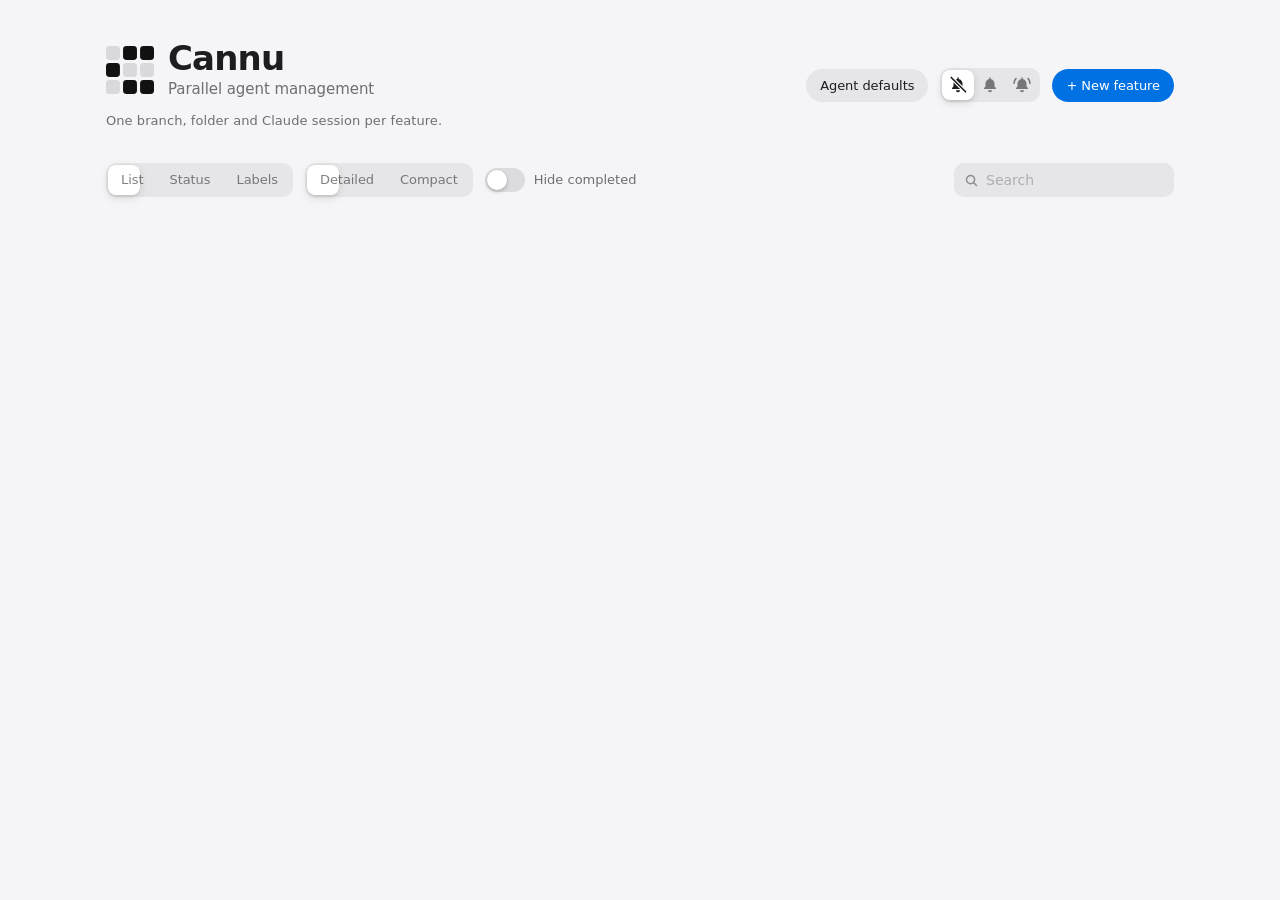
==== commit e134831f: "Favicon and README logo: the 3x3 pixel C as logo.svg" ====
--- a/archive/apple-redesign/index.html
+++ b/archive/apple-redesign/index.html
@@ -4,7 +4,7 @@
 <meta charset="utf-8">
 <meta name="viewport" content="width=device-width, initial-scale=1">
 <title>Cannu (new)</title>
-<link rel="icon" type="image/png" href="/logo.png?v=2">
+<link rel="icon" type="image/svg+xml" href="/logo.svg">
 <style>
   /* Cannu, redesigned after Apple's design talks (WWDC18 Designing Fluid Interfaces,
      WWDC20 Details of UI Typography). Same markup hooks as ../index.html. */
@@ -208,7 +208,7 @@
   .compose { position:relative; margin:4px 10px 0; transition:padding-bottom .3s var(--ease) .08s; }
   .compose textarea { display:block; min-height:0; resize:none; line-height:20px; padding:7px 14px; border-radius:18px; width:calc(100% - 72px); max-height:262px; overflow-y:auto; background:var(--card);
     transition:width .3s var(--ease), height .18s ease, box-shadow .15s; }
-  .compose .send { position:absolute; right:0; bottom:0; width:62px; height:36px; padding:0; }
+  .compose .send { position:absolute; right:0; bottom:0; width:62px; height:10px; padding:0; }
   .compose.multi { padding-bottom:44px; transition-delay:0s; }
   .compose.multi textarea { width:100%; transition-delay:.08s, 0s, 0s; }
   .chat .hint { padding:7px 12px 12px; }
@@ -315,7 +315,7 @@
 <main>
   <div class="hero"><div class="row">
     <div class="grow">
-      <div class="brand"><img src="/logo.png?v=2" alt=""><h1>Cannu <span>Parallel agent management</span></h1></div>
+      <div class="brand"><img src="/logo.svg" alt=""><h1>Cannu <span>Parallel agent management</span></h1></div>
       <p class="sub" style="margin:0" id="totals">One branch, folder and Claude session per feature.</p>
     </div>
     <button id="defaultsOpen" title="Model, system prompt and everything else every agent is given">Agent defaults</button>
@@ -357,7 +357,7 @@
   <div class="panel"><div class="grab" aria-hidden="true"></div>
     <header><h2>New feature</h2></header>
     <div class="body">
-      <input type="text" id="title" placeholder="Feature name, e.g. Client can hide Training now">
+      <input type="text" id="title" placeholder="Name">
       <textarea id="prompt" class="tall" data-mention placeholder="What you want and why. Saved word for word in the feature's notes. Optional if you're only planning it."></textarea>
       <div class="hint">@ to tag a related feature. The agent reads their notes first.</div>
       <div class="field"><label for="newModel">Model</label><select id="newModel"></select></div>
